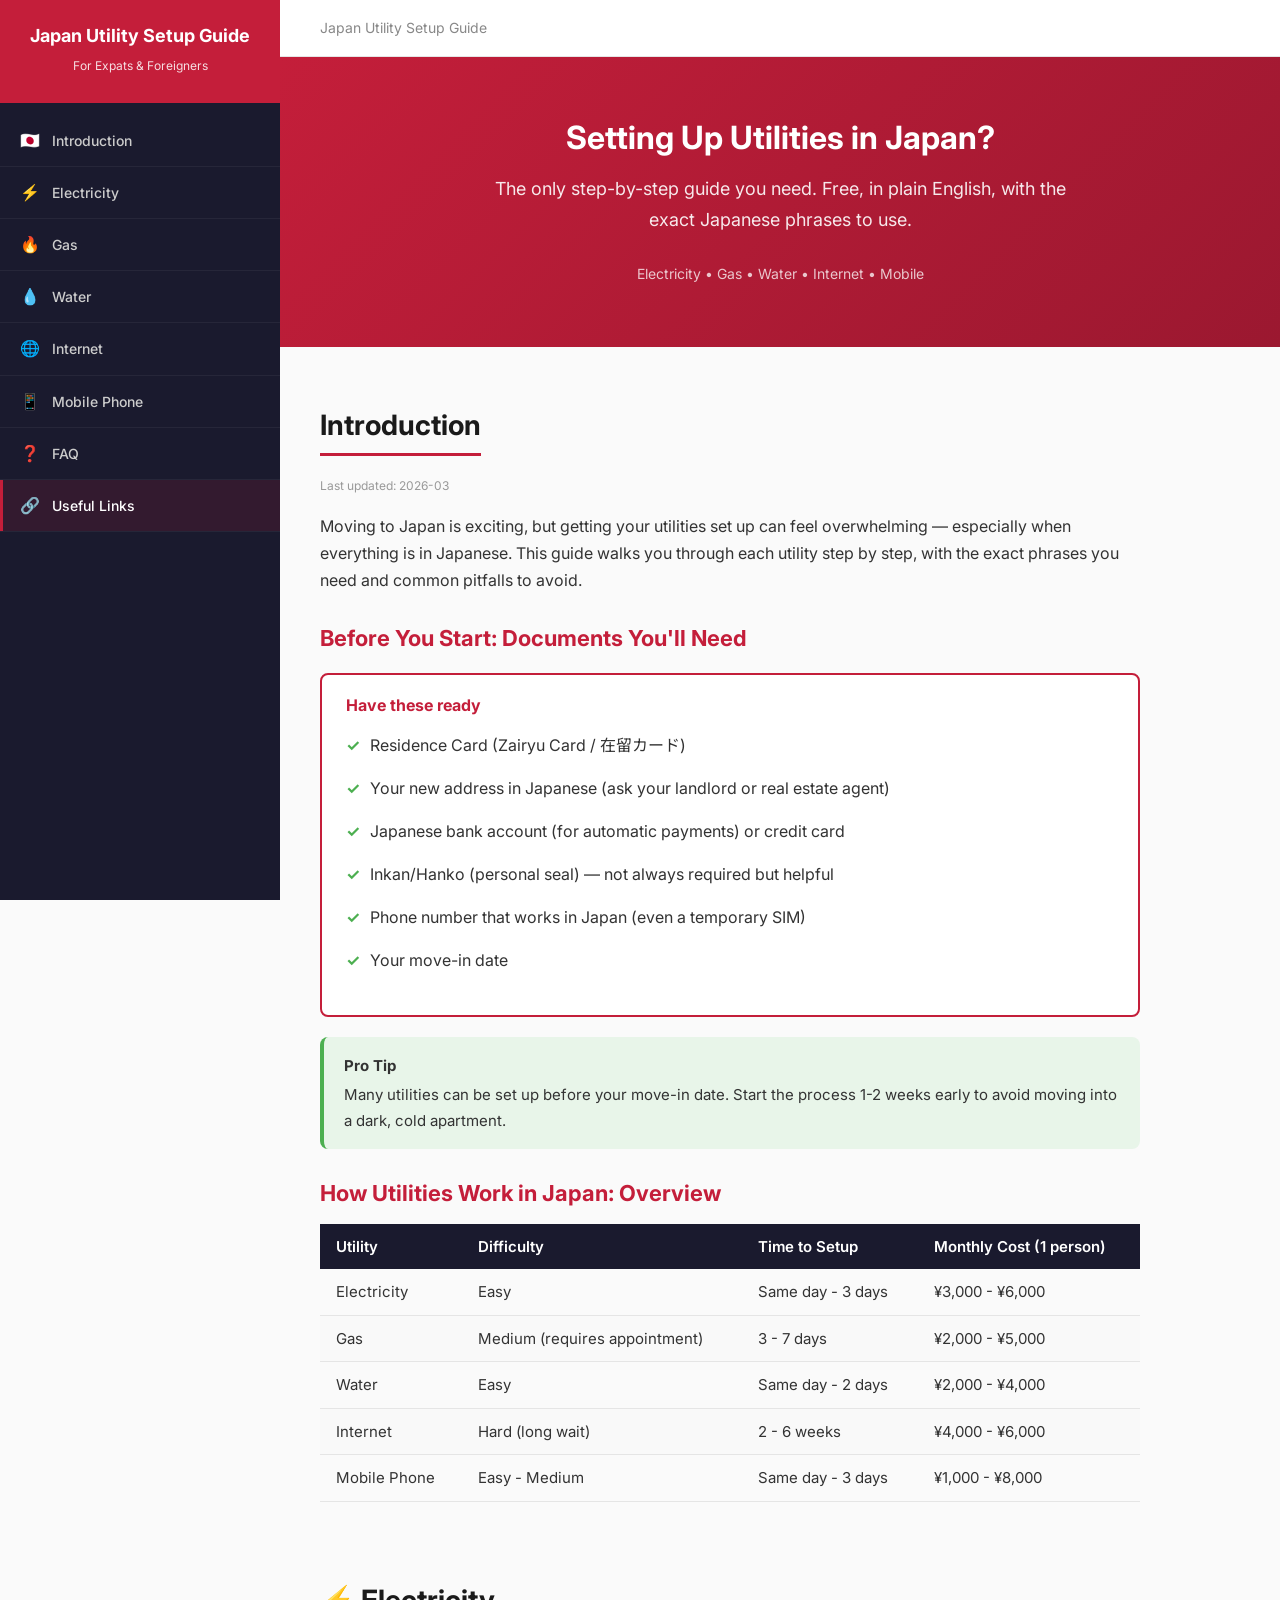
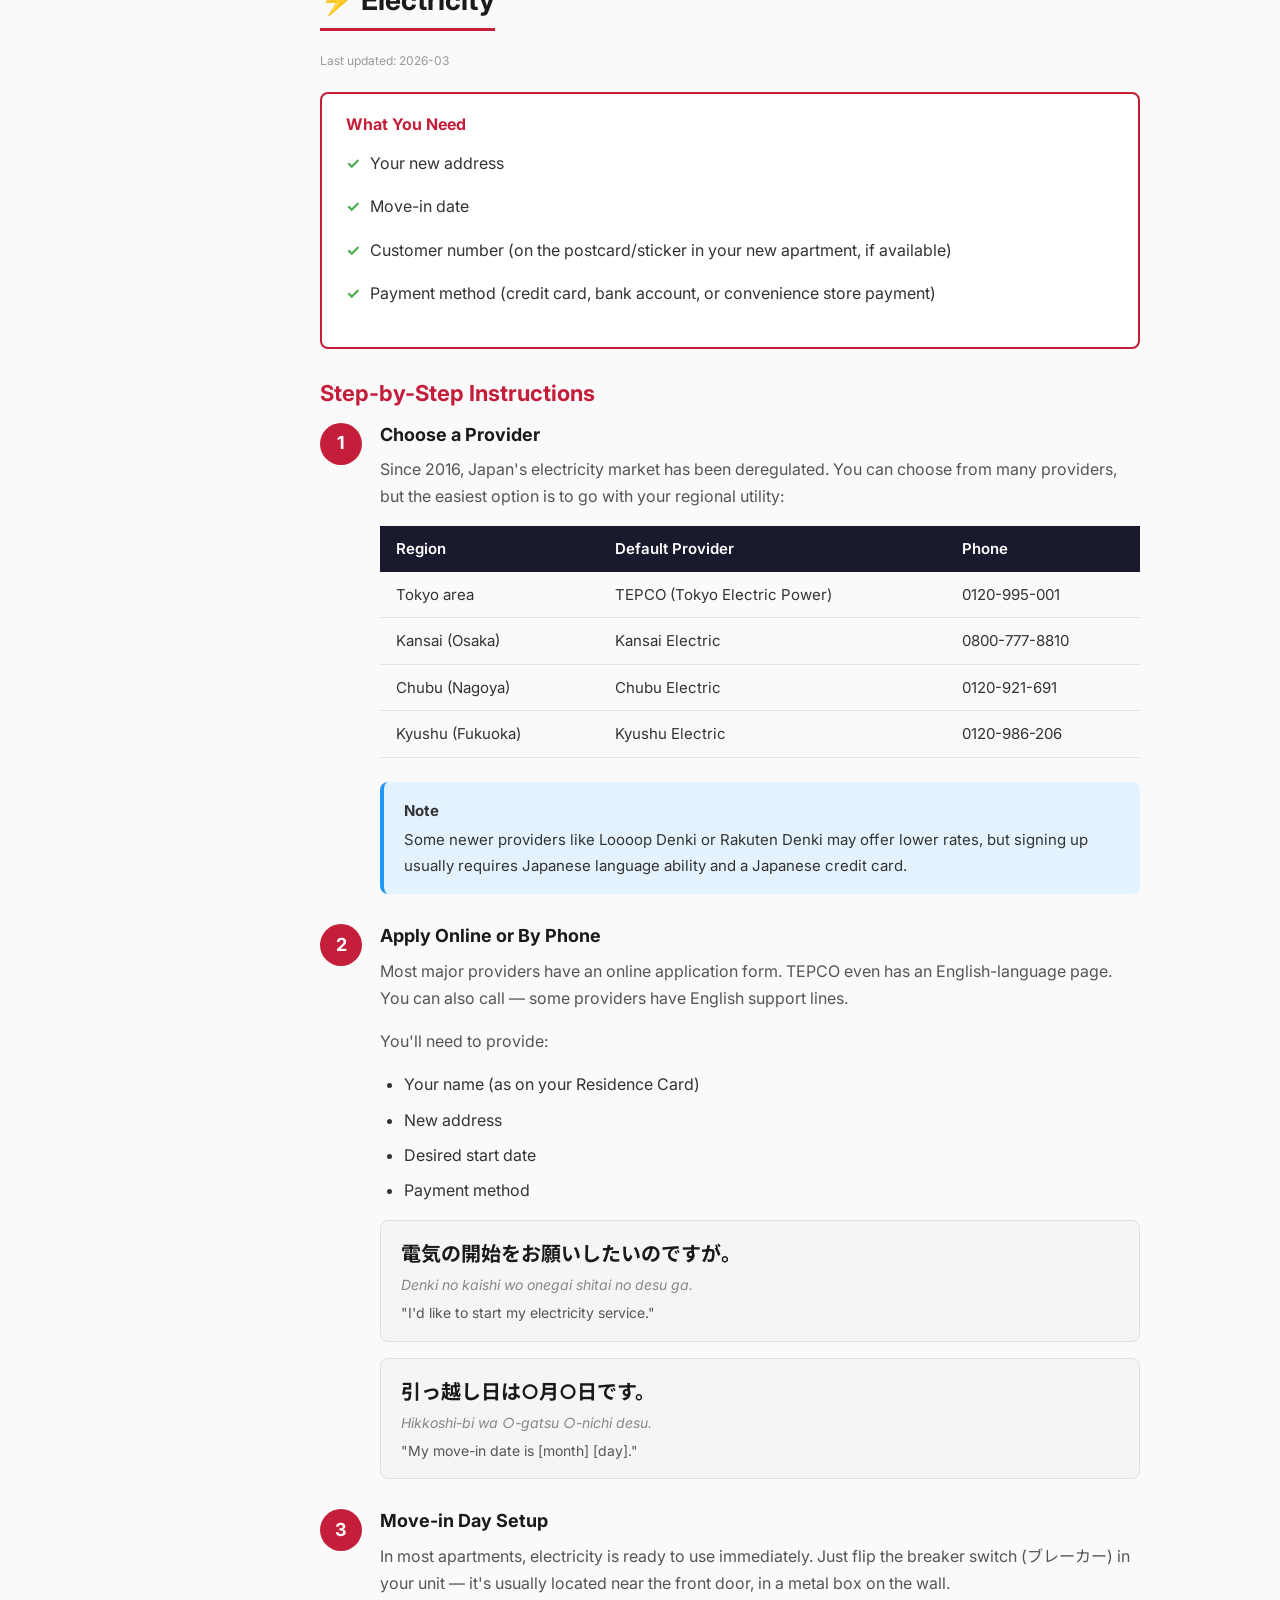
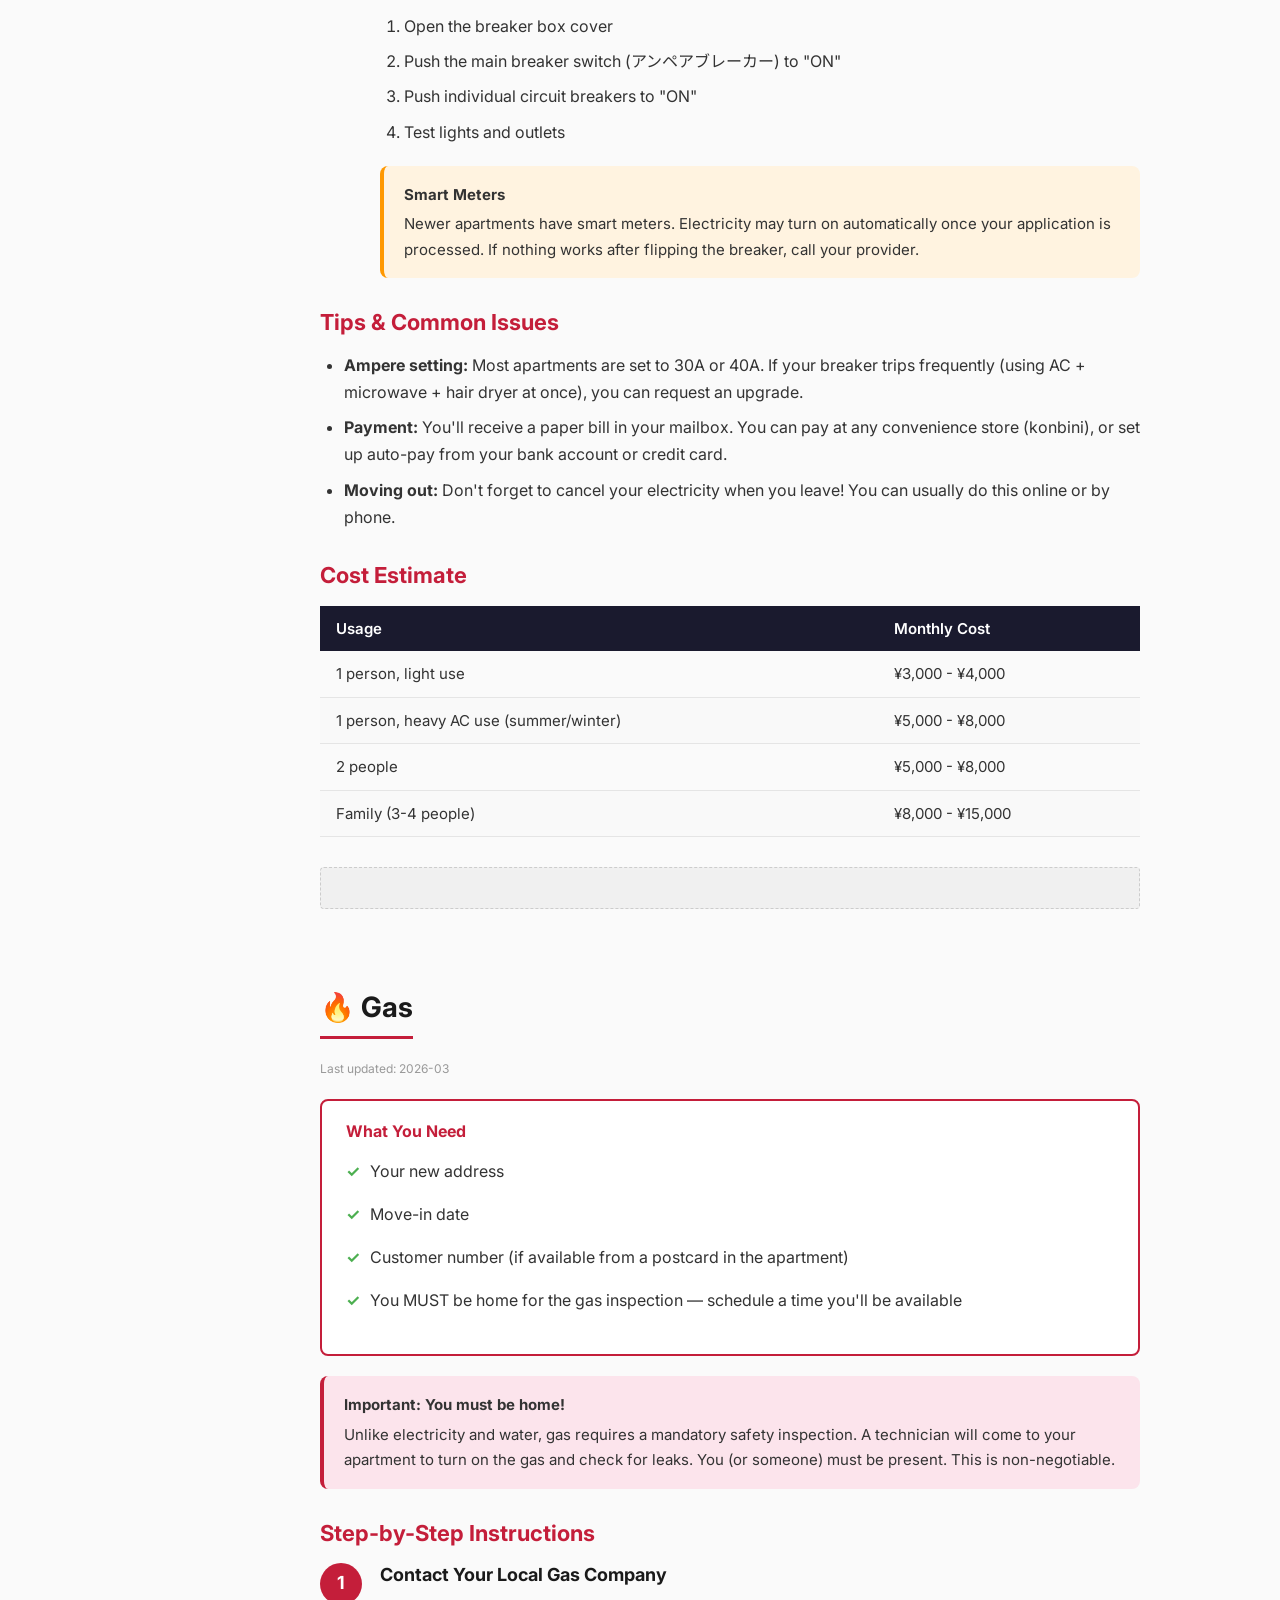
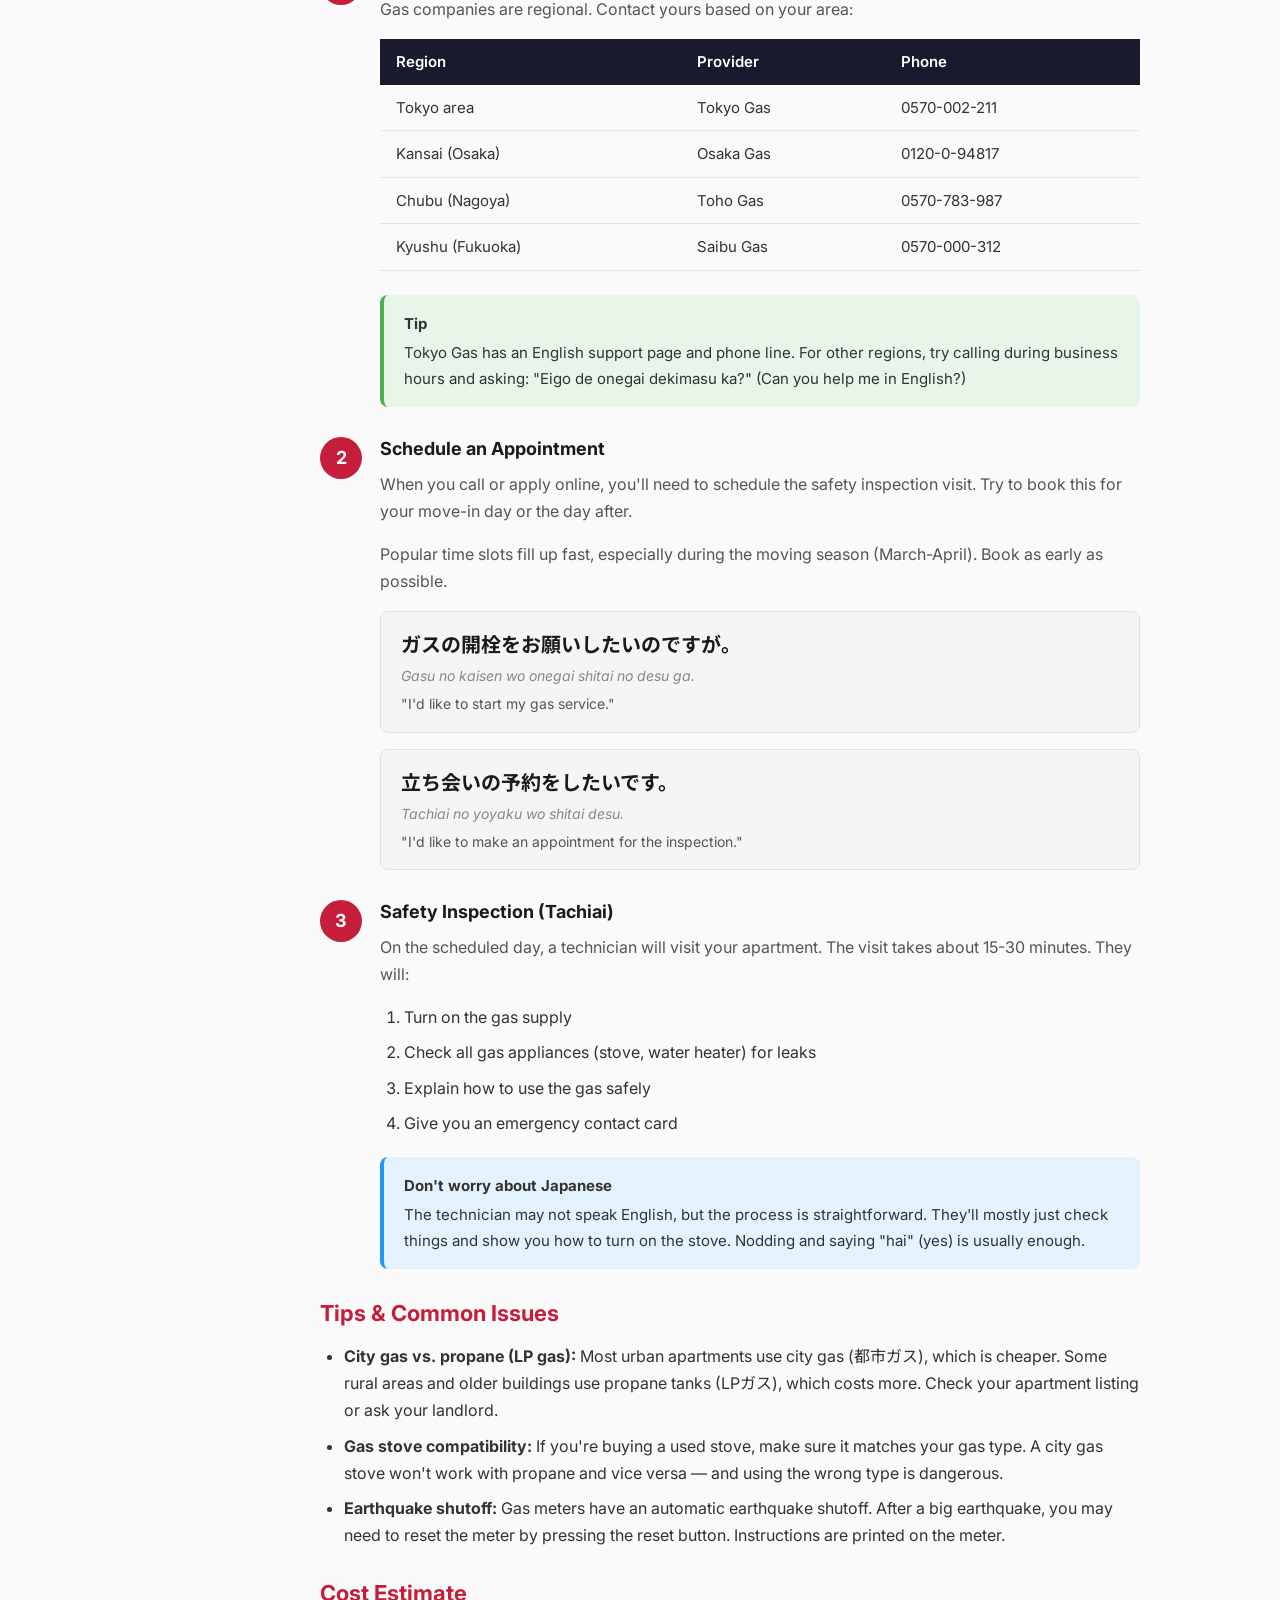
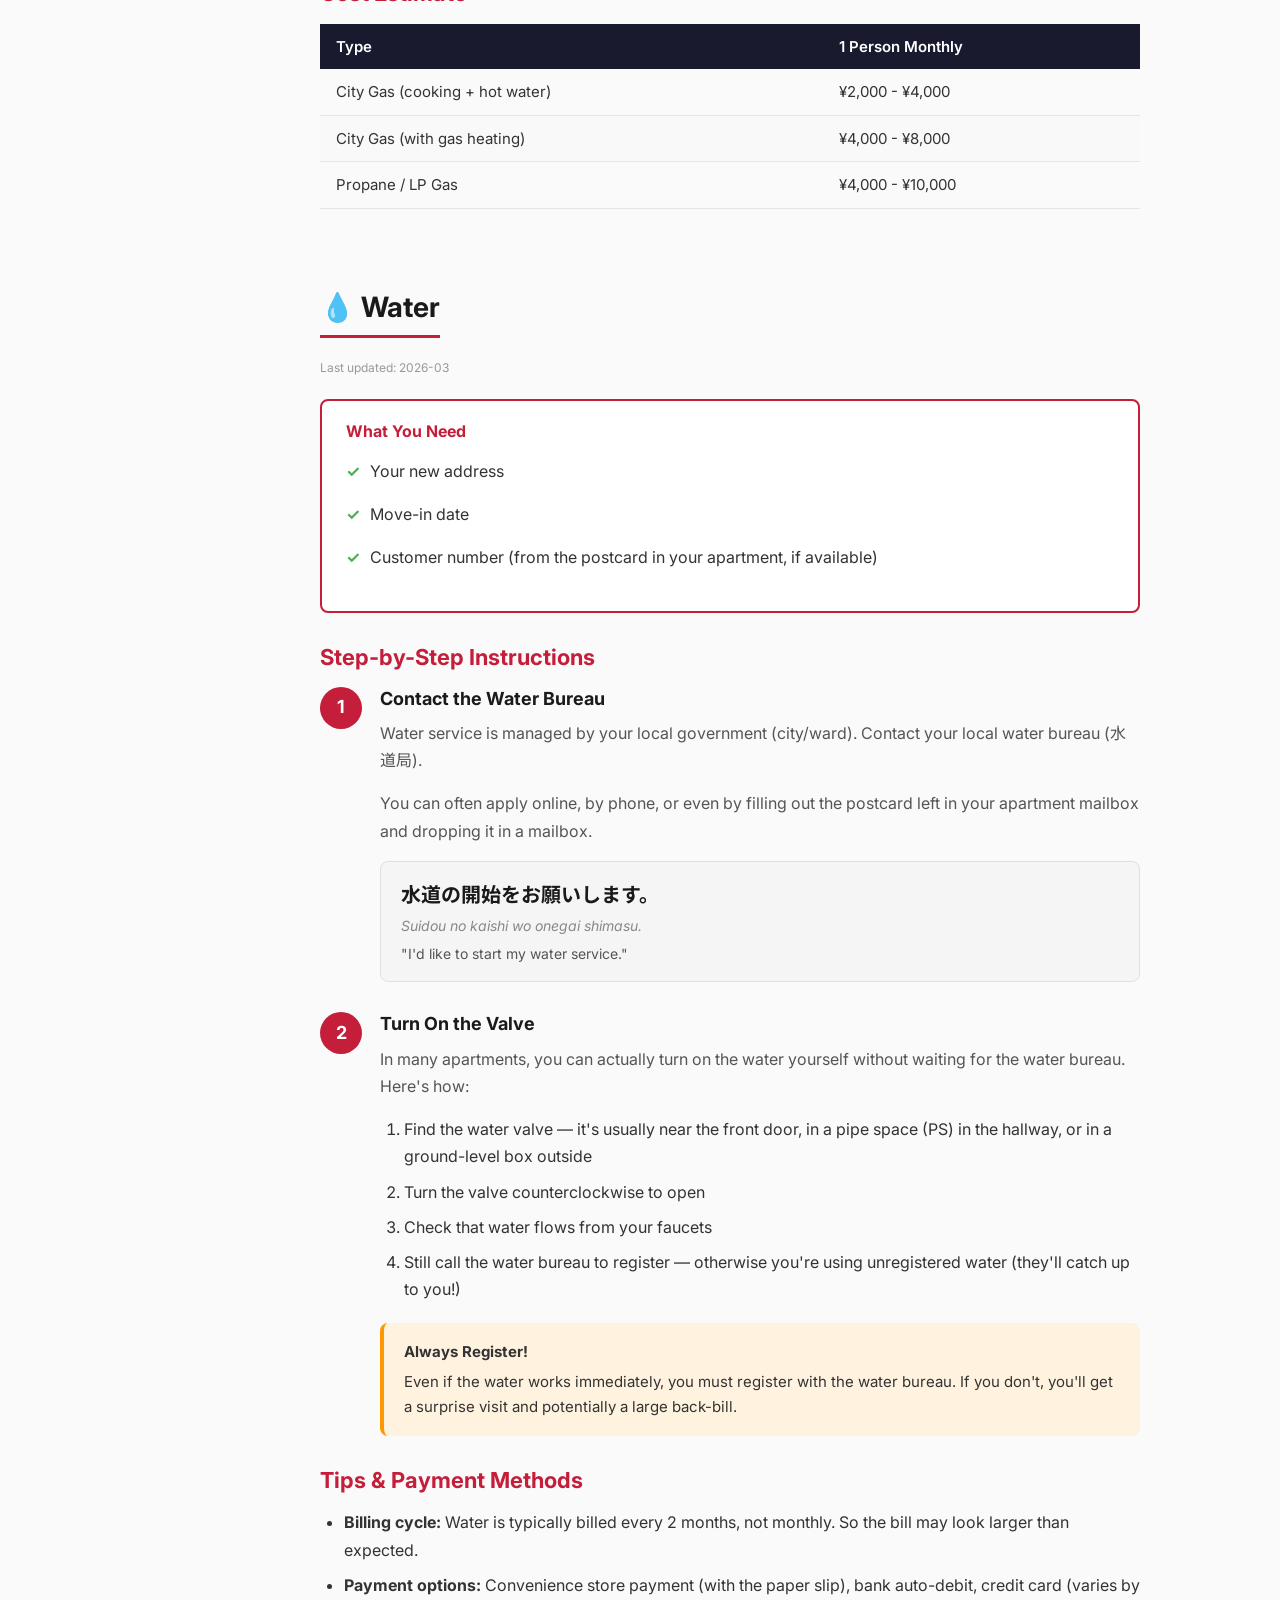
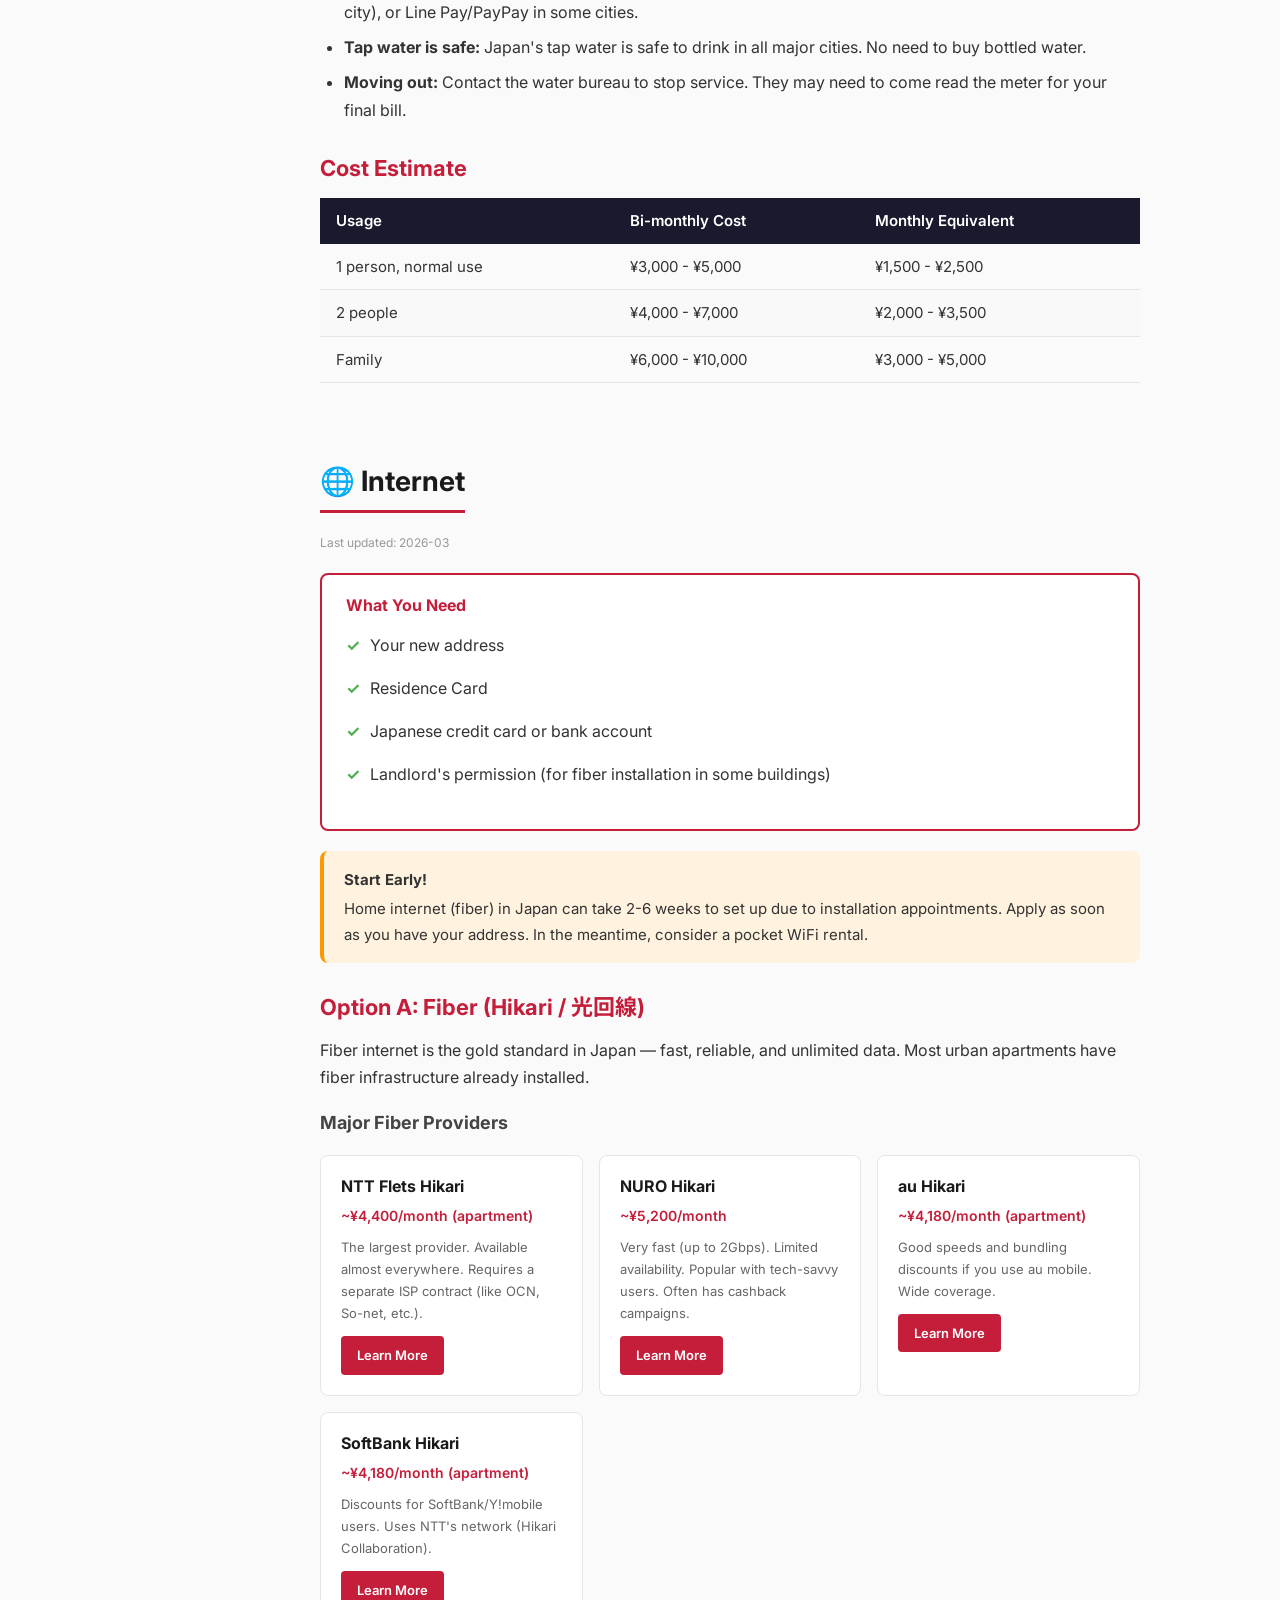
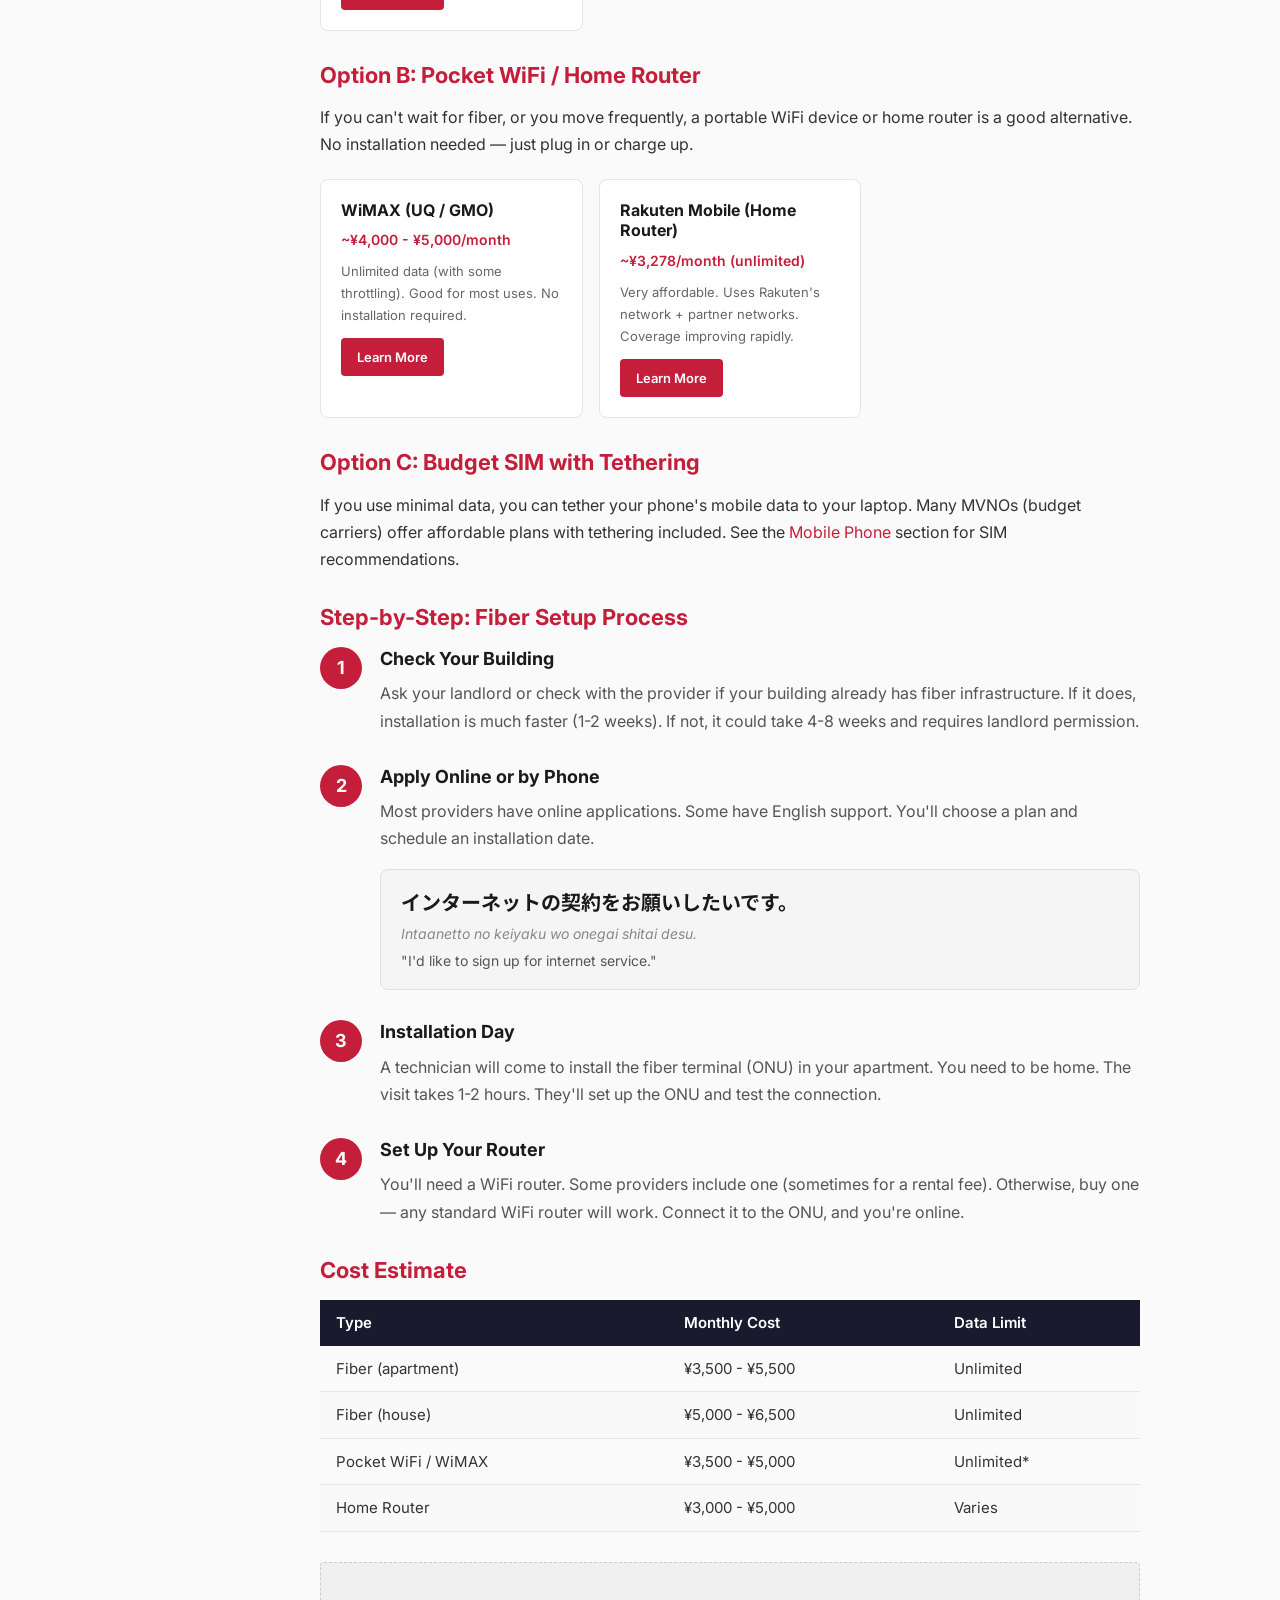
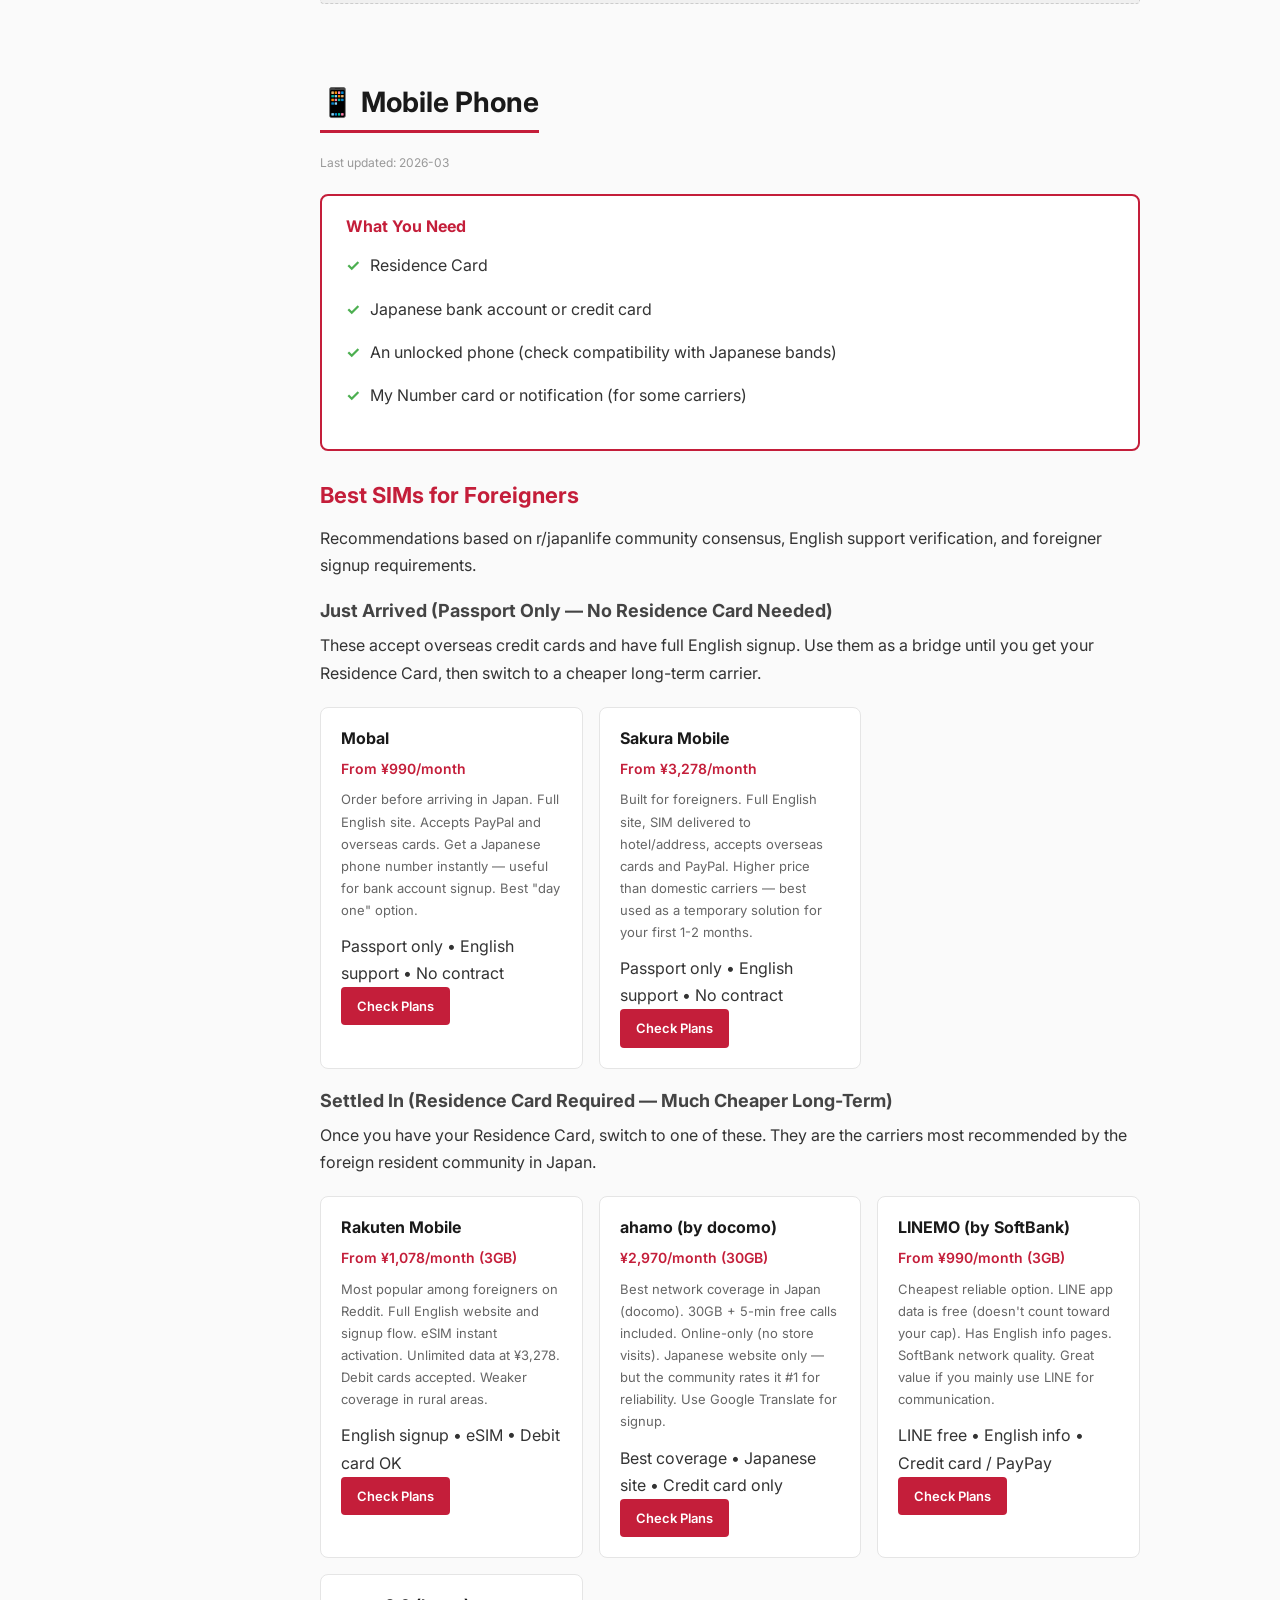
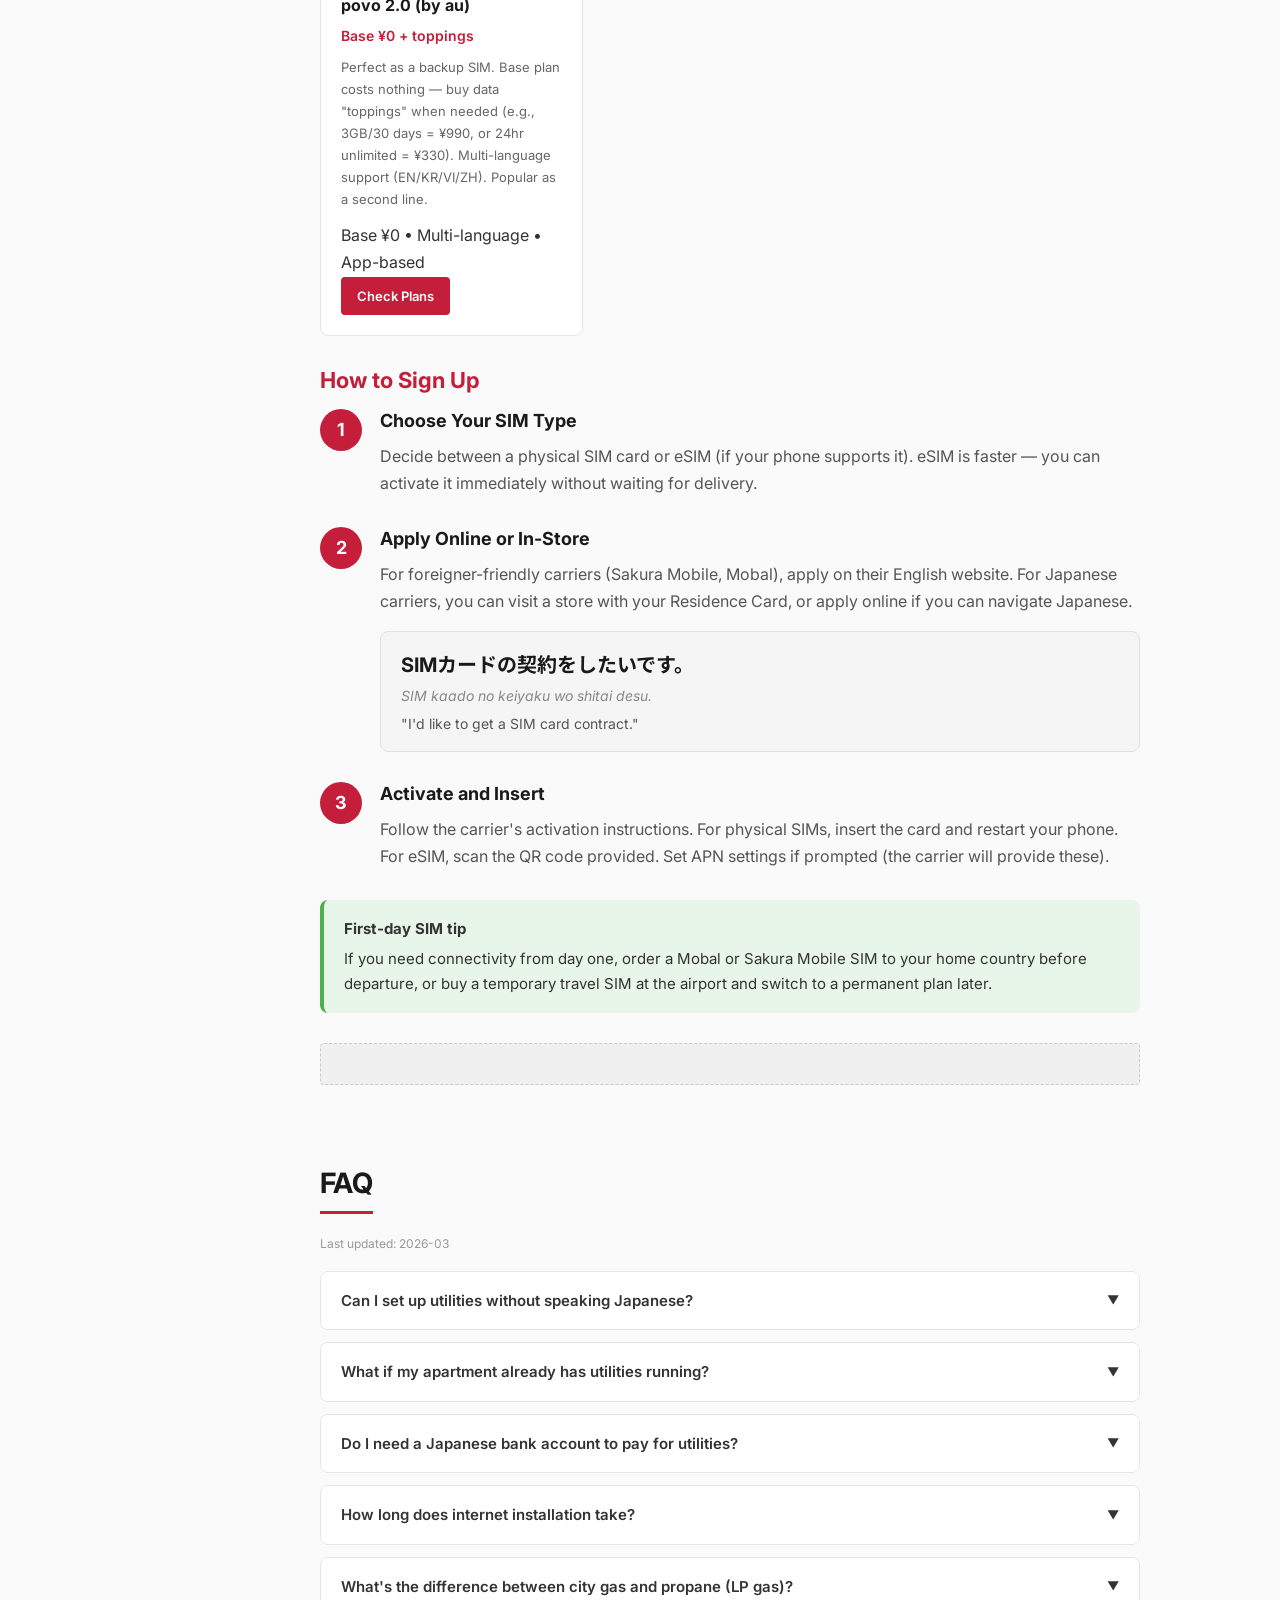
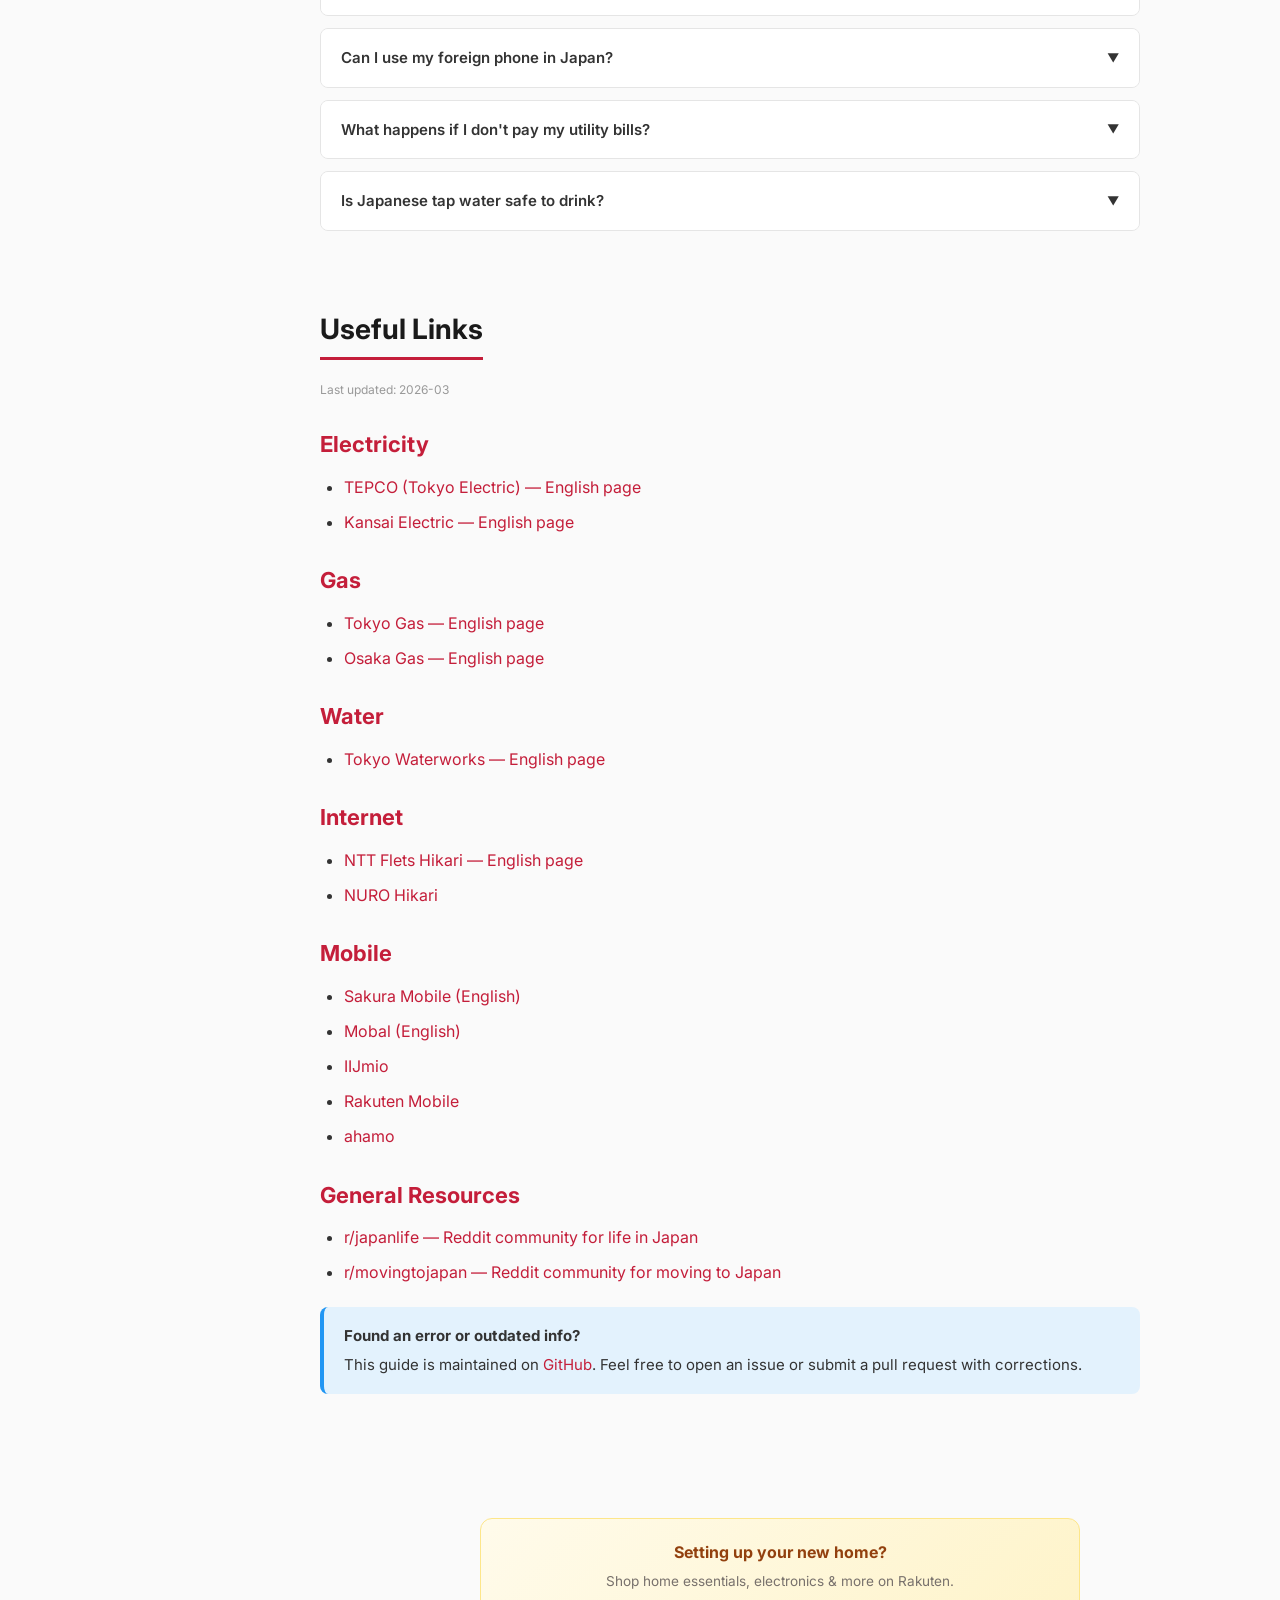
==== index.html @ 0736bf27 "Replace Ko-fi/Buy Me a Coffee links with Lemon Squeezy Co-Authored-By: Claude Opus 4.6 (1M context) " ====
<!DOCTYPE html>
<html lang="en">
<head>
<script type="text/javascript">
    (function(c,l,a,r,i,t,y){
        c[a]=c[a]||function(){(c[a].q=c[a].q||[]).push(arguments)};
        t=l.createElement(r);t.async=1;t.src="https://www.clarity.ms/tag/"+i;
        y=l.getElementsByTagName(r)[0];y.parentNode.insertBefore(t,y);
    })(window, document, "clarity", "script", "w4mr6qi83a");
</script>
<meta charset="UTF-8"><meta name="viewport" content="width=device-width, initial-scale=1.0"><meta name="impact-site-verification" value="9536cab7-fa07-456d-bf6c-87155bd594f2"><link rel="sitemap" type="application/xml" href="/japan-utility-setup/sitemap.xml"><title>Japan Utility Setup — Gas, Water & Internet</title><meta name="description" content="Free step-by-step guide to setting up electricity, gas, water, internet, and mobile phone in Japan. Written in plain English for expats and foreigners."><meta name="keywords" content="Japan utility setup, electricity Japan, gas Japan, water Japan, internet Japan, mobile phone Japan, expat Japan, foreigner Japan, TEPCO, Tokyo Gas, fiber internet Japan, SIM card Japan, moving to Japan, Japan living guide">
<link rel="canonical" href="https://humancronadmin.github.io/japan-utility-setup/"><meta property="og:title" content="Japan Utility Setup Guide"><meta property="og:description" content="The only guide you need to set up utilities in Japan. Free, step-by-step, in plain English."><meta property="og:type" content="website"><meta property="og:url" content="https://humancronadmin.github.io/japan-utility-setup/"><meta property="og:image" content="https://humancronadmin.github.io/japan-utility-setup/images/og-image.png"><meta name="twitter:card" content="summary_large_image"><meta name="twitter:title" content="Japan Utility Setup Guide"><meta name="twitter:description" content="Free step-by-step guide to setting up utilities in Japan.">
<link rel="icon" href="images/favicon.svg" type="image/svg+xml"><link rel="manifest" href="manifest.json"><meta name="theme-color" content="#C41E3A"><link rel="preconnect" href="https://fonts.googleapis.com"><link rel="preconnect" href="https://fonts.gstatic.com" crossorigin><link href="https://fonts.googleapis.com/css2?family=Inter:wght@400;500;600;700&family=Noto+Sans+JP:wght@400;700&display=swap" rel="stylesheet"><link rel="stylesheet" href="css/style.css">
<script type="application/ld+json">
{"@context": "https://schema.org","@type": "WebApplication","name": "Japan Utility Setup Guide","url": "https://humancronadmin.github.io/japan-utility-setup/","description": "Free step-by-step guide to setting up electricity, gas, water, internet, and mobile phone in Japan. Written in plain English for expats and foreigners.","applicationCategory": "LifestyleApplication","operatingSystem": "Any","offers": {"@type": "Offer","price": "0","priceCurrency": "USD"},"inLanguage": "en"}
</script>
<script async src="https://www.googletagmanager.com/gtag/js?id=G-H1N5PR9Y0H"></script>
<script>
window.dataLayer = window.dataLayer || [];function gtag(){dataLayer.push(arguments);}gtag('js', new Date());gtag('config', 'G-H1N5PR9Y0H');
</script>
</head>
<body>
<div class="sidebar-overlay"></div>
<nav class="sidebar">
<div class="sidebar-header"><h1>Japan Utility Setup Guide</h1><span class="tagline">For Expats & Foreigners</span></div><ul class="sidebar-nav"><li><a href="#introduction"><span class="nav-icon">&#127471;&#127477;</span> Introduction</a></li><li><a href="#electricity"><span class="nav-icon">&#9889;</span> Electricity</a></li><li><a href="#gas"><span class="nav-icon">&#128293;</span> Gas</a></li><li><a href="#water"><span class="nav-icon">&#128167;</span> Water</a></li><li><a href="#internet"><span class="nav-icon">&#127760;</span> Internet</a></li><li><a href="#mobile"><span class="nav-icon">&#128241;</span> Mobile Phone</a></li><li><a href="#faq"><span class="nav-icon">&#10067;</span> FAQ</a></li><li><a href="#useful-links"><span class="nav-icon">&#128279;</span> Useful Links</a></li>
</ul>
</nav>
<div class="main-content">
<header class="top-header">
<button class="mobile-menu-btn" aria-label="Open menu">&#9776;</button><span class="breadcrumb">Japan Utility Setup Guide</span>
</header>
<section class="hero">
<h2>Setting Up Utilities in Japan?</h2><p>The only step-by-step guide you need. Free, in plain English, with the exact Japanese phrases to use.</p><span class="cta-subtitle">Electricity &bull; Gas &bull; Water &bull; Internet &bull; Mobile</span>
</section>
<div class="content-area">
<section id="introduction" class="section">
<h2>Introduction</h2><p class="last-updated">Last updated: 2026-03</p><p>Moving to Japan is exciting, but getting your utilities set up can feel overwhelming — especially when everything is in Japanese. This guide walks you through each utility step by step, with the exact phrases you need and common pitfalls to avoid.</p><h3>Before You Start: Documents You'll Need</h3><div class="what-you-need"><h4>Have these ready</h4><ul><li>Residence Card (Zairyu Card / &#22312;&#30041;&#12459;&#12540;&#12489;)</li><li>Your new address in Japanese (ask your landlord or real estate agent)</li><li>Japanese bank account (for automatic payments) or credit card</li><li>Inkan/Hanko (personal seal) — not always required but helpful</li><li>Phone number that works in Japan (even a temporary SIM)</li>
<li>Your move-in date</li></ul></div><div class="info-box tip"><strong>Pro Tip</strong>Many utilities can be set up before your move-in date. Start the process 1-2 weeks early to avoid moving into a dark, cold apartment.</div><h3>How Utilities Work in Japan: Overview</h3><table class="cost-table"><thead><tr><th>Utility</th><th>Difficulty</th><th>Time to Setup</th><th>Monthly Cost (1 person)</th></tr></thead><tbody><tr><td>Electricity</td><td>Easy</td><td>Same day - 3 days</td><td>&yen;3,000 - &yen;6,000</td></tr><tr><td>Gas</td><td>Medium (requires appointment)</td><td>3 - 7 days</td><td>&yen;2,000 - &yen;5,000</td></tr><tr><td>Water</td><td>Easy</td><td>Same day - 2 days</td><td>&yen;2,000 - &yen;4,000</td></tr><tr><td>Internet</td><td>Hard (long wait)</td><td>2 - 6 weeks</td>
<td>&yen;4,000 - &yen;6,000</td></tr><tr><td>Mobile Phone</td><td>Easy - Medium</td><td>Same day - 3 days</td><td>&yen;1,000 - &yen;8,000</td></tr></tbody></table>
</section>
<section id="electricity" class="section">
<h2>&#9889; Electricity</h2><p class="last-updated">Last updated: 2026-03</p><div class="what-you-need"><h4>What You Need</h4><ul><li>Your new address</li><li>Move-in date</li><li>Customer number (on the postcard/sticker in your new apartment, if available)</li><li>Payment method (credit card, bank account, or convenience store payment)</li></ul></div><h3>Step-by-Step Instructions</h3><div class="step"><div class="step-number">1</div><h4>Choose a Provider</h4><p>Since 2016, Japan's electricity market has been deregulated. You can choose from many providers, but the easiest option is to go with your regional utility:</p><table class="cost-table"><thead><tr><th>Region</th><th>Default Provider</th><th>Phone</th></tr></thead><tbody>
<tr><td>Tokyo area</td><td>TEPCO (Tokyo Electric Power)</td><td>0120-995-001</td></tr><tr><td>Kansai (Osaka)</td><td>Kansai Electric</td><td>0800-777-8810</td></tr><tr><td>Chubu (Nagoya)</td><td>Chubu Electric</td><td>0120-921-691</td></tr><tr><td>Kyushu (Fukuoka)</td><td>Kyushu Electric</td><td>0120-986-206</td></tr></tbody></table><div class="info-box info"><strong>Note</strong>Some newer providers like Loooop Denki or Rakuten Denki may offer lower rates, but signing up usually requires Japanese language ability and a Japanese credit card.</div></div><div class="step"><div class="step-number">2</div><h4>Apply Online or By Phone</h4>
<p>Most major providers have an online application form. TEPCO even has an English-language page. You can also call — some providers have English support lines.</p><p>You'll need to provide:</p><ul><li>Your name (as on your Residence Card)</li><li>New address</li><li>Desired start date</li><li>Payment method</li></ul><div class="phrase-box"><div class="jp">&#38651;&#27671;&#12398;&#38283;&#22987;&#12434;&#12362;&#39000;&#12356;&#12375;&#12383;&#12356;&#12398;&#12391;&#12377;&#12364;&#12290;</div><div class="romanji">Denki no kaishi wo onegai shitai no desu ga.</div><div class="en">"I'd like to start my electricity service."</div></div><div class="phrase-box"><div class="jp">&#24341;&#12387;&#36234;&#12375;&#26085;&#12399;&#9675;&#26376;&#9675;&#26085;&#12391;&#12377;&#12290;</div>
<div class="romanji">Hikkoshi-bi wa ○-gatsu ○-nichi desu.</div><div class="en">"My move-in date is [month] [day]."</div></div></div><div class="step"><div class="step-number">3</div><h4>Move-in Day Setup</h4><p>In most apartments, electricity is ready to use immediately. Just flip the breaker switch (&#12502;&#12524;&#12540;&#12459;&#12540;) in your unit — it's usually located near the front door, in a metal box on the wall.</p><ol><li>Open the breaker box cover</li><li>Push the main breaker switch (&#12450;&#12531;&#12506;&#12450;&#12502;&#12524;&#12540;&#12459;&#12540;) to "ON"</li><li>Push individual circuit breakers to "ON"</li><li>Test lights and outlets</li></ol><div class="info-box warning"><strong>Smart Meters</strong>
Newer apartments have smart meters. Electricity may turn on automatically once your application is processed. If nothing works after flipping the breaker, call your provider.</div></div><h3>Tips &amp; Common Issues</h3><ul><li><strong>Ampere setting:</strong> Most apartments are set to 30A or 40A. If your breaker trips frequently (using AC + microwave + hair dryer at once), you can request an upgrade.</li><li><strong>Payment:</strong> You'll receive a paper bill in your mailbox. You can pay at any convenience store (konbini), or set up auto-pay from your bank account or credit card.</li><li><strong>Moving out:</strong> Don't forget to cancel your electricity when you leave! You can usually do this online or by phone.</li></ul><h3>Cost Estimate</h3><table class="cost-table"><thead>
<tr><th>Usage</th><th>Monthly Cost</th></tr></thead><tbody><tr><td>1 person, light use</td><td>&yen;3,000 - &yen;4,000</td></tr><tr><td>1 person, heavy AC use (summer/winter)</td><td>&yen;5,000 - &yen;8,000</td></tr><tr><td>2 people</td><td>&yen;5,000 - &yen;8,000</td></tr><tr><td>Family (3-4 people)</td><td>&yen;8,000 - &yen;15,000</td></tr></tbody></table><div class="ad-slot"></div>
</section>
<section id="gas" class="section">
<h2>&#128293; Gas</h2><p class="last-updated">Last updated: 2026-03</p><div class="what-you-need"><h4>What You Need</h4><ul><li>Your new address</li><li>Move-in date</li><li>Customer number (if available from a postcard in the apartment)</li><li>You MUST be home for the gas inspection — schedule a time you'll be available</li></ul></div><div class="info-box important"><strong>Important: You must be home!</strong>Unlike electricity and water, gas requires a mandatory safety inspection. A technician will come to your apartment to turn on the gas and check for leaks. You (or someone) must be present. This is non-negotiable.</div><h3>Step-by-Step Instructions</h3><div class="step"><div class="step-number">1</div><h4>Contact Your Local Gas Company</h4>
<p>Gas companies are regional. Contact yours based on your area:</p><table class="cost-table"><thead><tr><th>Region</th><th>Provider</th><th>Phone</th></tr></thead><tbody><tr><td>Tokyo area</td><td>Tokyo Gas</td><td>0570-002-211</td></tr><tr><td>Kansai (Osaka)</td><td>Osaka Gas</td><td>0120-0-94817</td></tr><tr><td>Chubu (Nagoya)</td><td>Toho Gas</td><td>0570-783-987</td></tr><tr><td>Kyushu (Fukuoka)</td><td>Saibu Gas</td><td>0570-000-312</td></tr></tbody></table><div class="info-box tip"><strong>Tip</strong>Tokyo Gas has an English support page and phone line. For other regions, try calling during business hours and asking: "Eigo de onegai dekimasu ka?" (Can you help me in English?)</div></div><div class="step"><div class="step-number">2</div><h4>Schedule an Appointment</h4>
<p>When you call or apply online, you'll need to schedule the safety inspection visit. Try to book this for your move-in day or the day after.</p><p>Popular time slots fill up fast, especially during the moving season (March-April). Book as early as possible.</p><div class="phrase-box"><div class="jp">&#12460;&#12473;&#12398;&#38283;&#26643;&#12434;&#12362;&#39000;&#12356;&#12375;&#12383;&#12356;&#12398;&#12391;&#12377;&#12364;&#12290;</div><div class="romanji">Gasu no kaisen wo onegai shitai no desu ga.</div><div class="en">"I'd like to start my gas service."</div></div><div class="phrase-box"><div class="jp">&#31435;&#12385;&#20250;&#12356;&#12398;&#20104;&#32004;&#12434;&#12375;&#12383;&#12356;&#12391;&#12377;&#12290;</div><div class="romanji">Tachiai no yoyaku wo shitai desu.</div>
<div class="en">"I'd like to make an appointment for the inspection."</div></div></div><div class="step"><div class="step-number">3</div><h4>Safety Inspection (Tachiai)</h4><p>On the scheduled day, a technician will visit your apartment. The visit takes about 15-30 minutes. They will:</p><ol><li>Turn on the gas supply</li><li>Check all gas appliances (stove, water heater) for leaks</li><li>Explain how to use the gas safely</li><li>Give you an emergency contact card</li></ol><div class="info-box info"><strong>Don't worry about Japanese</strong>The technician may not speak English, but the process is straightforward. They'll mostly just check things and show you how to turn on the stove. Nodding and saying "hai" (yes) is usually enough.</div></div><h3>Tips &amp; Common Issues</h3><ul>
<li><strong>City gas vs. propane (LP gas):</strong> Most urban apartments use city gas (&#37117;&#24066;&#12460;&#12473;), which is cheaper. Some rural areas and older buildings use propane tanks (LP&#12460;&#12473;), which costs more. Check your apartment listing or ask your landlord.</li><li><strong>Gas stove compatibility:</strong> If you're buying a used stove, make sure it matches your gas type. A city gas stove won't work with propane and vice versa — and using the wrong type is dangerous.</li><li><strong>Earthquake shutoff:</strong> Gas meters have an automatic earthquake shutoff. After a big earthquake, you may need to reset the meter by pressing the reset button. Instructions are printed on the meter.</li></ul><h3>Cost Estimate</h3><table class="cost-table"><thead>
<tr><th>Type</th><th>1 Person Monthly</th></tr></thead><tbody><tr><td>City Gas (cooking + hot water)</td><td>&yen;2,000 - &yen;4,000</td></tr><tr><td>City Gas (with gas heating)</td><td>&yen;4,000 - &yen;8,000</td></tr><tr><td>Propane / LP Gas</td><td>&yen;4,000 - &yen;10,000</td></tr></tbody></table>
</section>
<section id="water" class="section">
<h2>&#128167; Water</h2><p class="last-updated">Last updated: 2026-03</p><div class="what-you-need"><h4>What You Need</h4><ul><li>Your new address</li><li>Move-in date</li><li>Customer number (from the postcard in your apartment, if available)</li></ul></div><h3>Step-by-Step Instructions</h3><div class="step"><div class="step-number">1</div><h4>Contact the Water Bureau</h4><p>Water service is managed by your local government (city/ward). Contact your local water bureau (&#27700;&#36947;&#23616;).</p><p>You can often apply online, by phone, or even by filling out the postcard left in your apartment mailbox and dropping it in a mailbox.</p><div class="phrase-box"><div class="jp">&#27700;&#36947;&#12398;&#38283;&#22987;&#12434;&#12362;&#39000;&#12356;&#12375;&#12414;&#12377;&#12290;</div>
<div class="romanji">Suidou no kaishi wo onegai shimasu.</div><div class="en">"I'd like to start my water service."</div></div></div><div class="step"><div class="step-number">2</div><h4>Turn On the Valve</h4><p>In many apartments, you can actually turn on the water yourself without waiting for the water bureau. Here's how:</p><ol><li>Find the water valve — it's usually near the front door, in a pipe space (PS) in the hallway, or in a ground-level box outside</li><li>Turn the valve counterclockwise to open</li><li>Check that water flows from your faucets</li><li>Still call the water bureau to register — otherwise you're using unregistered water (they'll catch up to you!)</li></ol><div class="info-box warning"><strong>Always Register!</strong>
Even if the water works immediately, you must register with the water bureau. If you don't, you'll get a surprise visit and potentially a large back-bill.</div></div><h3>Tips &amp; Payment Methods</h3><ul><li><strong>Billing cycle:</strong> Water is typically billed every 2 months, not monthly. So the bill may look larger than expected.</li><li><strong>Payment options:</strong> Convenience store payment (with the paper slip), bank auto-debit, credit card (varies by city), or Line Pay/PayPay in some cities.</li><li><strong>Tap water is safe:</strong> Japan's tap water is safe to drink in all major cities. No need to buy bottled water.</li><li><strong>Moving out:</strong> Contact the water bureau to stop service. They may need to come read the meter for your final bill.</li></ul>
<h3>Cost Estimate</h3><table class="cost-table"><thead><tr><th>Usage</th><th>Bi-monthly Cost</th><th>Monthly Equivalent</th></tr></thead><tbody><tr><td>1 person, normal use</td><td>&yen;3,000 - &yen;5,000</td><td>&yen;1,500 - &yen;2,500</td></tr><tr><td>2 people</td><td>&yen;4,000 - &yen;7,000</td><td>&yen;2,000 - &yen;3,500</td></tr><tr><td>Family</td><td>&yen;6,000 - &yen;10,000</td><td>&yen;3,000 - &yen;5,000</td></tr></tbody></table>
</section>
<section id="internet" class="section">
<h2>&#127760; Internet</h2><p class="last-updated">Last updated: 2026-03</p><div class="what-you-need"><h4>What You Need</h4><ul><li>Your new address</li><li>Residence Card</li><li>Japanese credit card or bank account</li><li>Landlord's permission (for fiber installation in some buildings)</li></ul></div><div class="info-box warning"><strong>Start Early!</strong>Home internet (fiber) in Japan can take 2-6 weeks to set up due to installation appointments. Apply as soon as you have your address. In the meantime, consider a pocket WiFi rental.</div><h3>Option A: Fiber (Hikari / &#20809;&#22238;&#32218;)</h3><p>Fiber internet is the gold standard in Japan — fast, reliable, and unlimited data. Most urban apartments have fiber infrastructure already installed.</p><h4>Major Fiber Providers</h4>
<div class="provider-cards"><div class="provider-card"><h5>NTT Flets Hikari</h5><div class="price">~&yen;4,400/month (apartment)</div><p>The largest provider. Available almost everywhere. Requires a separate ISP contract (like OCN, So-net, etc.).</p><a href="#" class="btn-affiliate">Learn More</a></div><div class="provider-card"><h5>NURO Hikari</h5><div class="price">~&yen;5,200/month</div><p>Very fast (up to 2Gbps). Limited availability. Popular with tech-savvy users. Often has cashback campaigns.</p><a href="#" class="btn-affiliate">Learn More</a></div><div class="provider-card"><h5>au Hikari</h5><div class="price">~&yen;4,180/month (apartment)</div><p>Good speeds and bundling discounts if you use au mobile. Wide coverage.</p><a href="#" class="btn-affiliate">Learn More</a></div>
<div class="provider-card"><h5>SoftBank Hikari</h5><div class="price">~&yen;4,180/month (apartment)</div><p>Discounts for SoftBank/Y!mobile users. Uses NTT's network (Hikari Collaboration).</p><a href="#" class="btn-affiliate">Learn More</a></div></div><h3>Option B: Pocket WiFi / Home Router</h3><p>If you can't wait for fiber, or you move frequently, a portable WiFi device or home router is a good alternative. No installation needed — just plug in or charge up.</p><div class="provider-cards"><div class="provider-card"><h5>WiMAX (UQ / GMO)</h5><div class="price">~&yen;4,000 - &yen;5,000/month</div><p>Unlimited data (with some throttling). Good for most uses. No installation required.</p><a href="#" class="btn-affiliate">Learn More</a></div><div class="provider-card">
<h5>Rakuten Mobile (Home Router)</h5><div class="price">~&yen;3,278/month (unlimited)</div><p>Very affordable. Uses Rakuten's network + partner networks. Coverage improving rapidly.</p><a href="#" class="btn-affiliate">Learn More</a></div></div><h3>Option C: Budget SIM with Tethering</h3><p>If you use minimal data, you can tether your phone's mobile data to your laptop. Many MVNOs (budget carriers) offer affordable plans with tethering included. See the <a href="#mobile">Mobile Phone</a> section for SIM recommendations.</p><h3>Step-by-Step: Fiber Setup Process</h3><div class="step"><div class="step-number">1</div><h4>Check Your Building</h4>
<p>Ask your landlord or check with the provider if your building already has fiber infrastructure. If it does, installation is much faster (1-2 weeks). If not, it could take 4-8 weeks and requires landlord permission.</p></div><div class="step"><div class="step-number">2</div><h4>Apply Online or by Phone</h4><p>Most providers have online applications. Some have English support. You'll choose a plan and schedule an installation date.</p><div class="phrase-box"><div class="jp">&#12452;&#12531;&#12479;&#12540;&#12493;&#12483;&#12488;&#12398;&#22865;&#32004;&#12434;&#12362;&#39000;&#12356;&#12375;&#12383;&#12356;&#12391;&#12377;&#12290;</div><div class="romanji">Intaanetto no keiyaku wo onegai shitai desu.</div><div class="en">"I'd like to sign up for internet service."</div></div></div>
<div class="step"><div class="step-number">3</div><h4>Installation Day</h4><p>A technician will come to install the fiber terminal (ONU) in your apartment. You need to be home. The visit takes 1-2 hours. They'll set up the ONU and test the connection.</p></div><div class="step"><div class="step-number">4</div><h4>Set Up Your Router</h4><p>You'll need a WiFi router. Some providers include one (sometimes for a rental fee). Otherwise, buy one — any standard WiFi router will work. Connect it to the ONU, and you're online.</p></div><h3>Cost Estimate</h3><table class="cost-table"><thead><tr><th>Type</th><th>Monthly Cost</th><th>Data Limit</th></tr></thead><tbody><tr><td>Fiber (apartment)</td><td>&yen;3,500 - &yen;5,500</td><td>Unlimited</td></tr>
<tr><td>Fiber (house)</td><td>&yen;5,000 - &yen;6,500</td><td>Unlimited</td></tr><tr><td>Pocket WiFi / WiMAX</td><td>&yen;3,500 - &yen;5,000</td><td>Unlimited*</td></tr><tr><td>Home Router</td><td>&yen;3,000 - &yen;5,000</td><td>Varies</td></tr></tbody></table><div class="ad-slot"></div>
</section>
<section id="mobile" class="section">
<h2>&#128241; Mobile Phone</h2><p class="last-updated">Last updated: 2026-03</p><div class="what-you-need"><h4>What You Need</h4><ul><li>Residence Card</li><li>Japanese bank account or credit card</li><li>An unlocked phone (check compatibility with Japanese bands)</li><li>My Number card or notification (for some carriers)</li></ul></div><h3>Best SIMs for Foreigners</h3><p>Recommendations based on r/japanlife community consensus, English support verification, and foreigner signup requirements.</p><h4>Just Arrived (Passport Only &mdash; No Residence Card Needed)</h4><p>These accept overseas credit cards and have full English signup. Use them as a bridge until you get your Residence Card, then switch to a cheaper long-term carrier.</p><div class="provider-cards"><div class="provider-card">
<h5>Mobal</h5><div class="price">From &yen;990/month</div><p>Order before arriving in Japan. Full English site. Accepts PayPal and overseas cards. Get a Japanese phone number instantly &mdash; useful for bank account signup. Best "day one" option.</p><div class="provider-note">Passport only &bull; English support &bull; No contract</div><a href="https://www.mobal.com/japan-sim-card/" target="_blank" rel="noopener" class="btn-affiliate">Check Plans</a></div><div class="provider-card"><h5>Sakura Mobile</h5><div class="price">From &yen;3,278/month</div><p>Built for foreigners. Full English site, SIM delivered to hotel/address, accepts overseas cards and PayPal. Higher price than domestic carriers &mdash; best used as a temporary solution for your first 1-2 months.</p>
<div class="provider-note">Passport only &bull; English support &bull; No contract</div><a href="https://www.sakuramobile.jp/" target="_blank" rel="noopener" class="btn-affiliate">Check Plans</a></div></div><h4>Settled In (Residence Card Required &mdash; Much Cheaper Long-Term)</h4><p>Once you have your Residence Card, switch to one of these. They are the carriers most recommended by the foreign resident community in Japan.</p><div class="provider-cards"><div class="provider-card"><h5>Rakuten Mobile</h5><div class="price">From &yen;1,078/month (3GB)</div><p>Most popular among foreigners on Reddit. Full English website and signup flow. eSIM instant activation. Unlimited data at &yen;3,278. Debit cards accepted. Weaker coverage in rural areas.</p>
<div class="provider-note">English signup &bull; eSIM &bull; Debit card OK</div><a href="https://network.mobile.rakuten.co.jp/" target="_blank" rel="noopener" class="btn-affiliate">Check Plans</a></div><div class="provider-card"><h5>ahamo (by docomo)</h5><div class="price">&yen;2,970/month (30GB)</div><p>Best network coverage in Japan (docomo). 30GB + 5-min free calls included. Online-only (no store visits). Japanese website only &mdash; but the community rates it #1 for reliability. Use Google Translate for signup.</p><div class="provider-note">Best coverage &bull; Japanese site &bull; Credit card only</div><a href="https://ahamo.com/" target="_blank" rel="noopener" class="btn-affiliate">Check Plans</a></div><div class="provider-card"><h5>LINEMO (by SoftBank)</h5>
<div class="price">From &yen;990/month (3GB)</div><p>Cheapest reliable option. LINE app data is free (doesn't count toward your cap). Has English info pages. SoftBank network quality. Great value if you mainly use LINE for communication.</p><div class="provider-note">LINE free &bull; English info &bull; Credit card / PayPay</div><a href="https://www.linemo.jp/" target="_blank" rel="noopener" class="btn-affiliate">Check Plans</a></div><div class="provider-card"><h5>povo 2.0 (by au)</h5><div class="price">Base &yen;0 + toppings</div><p>Perfect as a backup SIM. Base plan costs nothing &mdash; buy data "toppings" when needed (e.g., 3GB/30 days = &yen;990, or 24hr unlimited = &yen;330). Multi-language support (EN/KR/VI/ZH). Popular as a second line.</p>
<div class="provider-note">Base &yen;0 &bull; Multi-language &bull; App-based</div><a href="https://povo.jp/" target="_blank" rel="noopener" class="btn-affiliate">Check Plans</a></div></div><h3>How to Sign Up</h3><div class="step"><div class="step-number">1</div><h4>Choose Your SIM Type</h4><p>Decide between a physical SIM card or eSIM (if your phone supports it). eSIM is faster — you can activate it immediately without waiting for delivery.</p></div><div class="step"><div class="step-number">2</div><h4>Apply Online or In-Store</h4><p>For foreigner-friendly carriers (Sakura Mobile, Mobal), apply on their English website. For Japanese carriers, you can visit a store with your Residence Card, or apply online if you can navigate Japanese.</p><div class="phrase-box">
<div class="jp">SIM&#12459;&#12540;&#12489;&#12398;&#22865;&#32004;&#12434;&#12375;&#12383;&#12356;&#12391;&#12377;&#12290;</div><div class="romanji">SIM kaado no keiyaku wo shitai desu.</div><div class="en">"I'd like to get a SIM card contract."</div></div></div><div class="step"><div class="step-number">3</div><h4>Activate and Insert</h4><p>Follow the carrier's activation instructions. For physical SIMs, insert the card and restart your phone. For eSIM, scan the QR code provided. Set APN settings if prompted (the carrier will provide these).</p></div><div class="info-box tip"><strong>First-day SIM tip</strong>
If you need connectivity from day one, order a Mobal or Sakura Mobile SIM to your home country before departure, or buy a temporary travel SIM at the airport and switch to a permanent plan later.</div><div class="ad-slot"></div>
</section>
<section id="faq" class="section">
<h2>FAQ</h2><p class="last-updated">Last updated: 2026-03</p><div class="faq-item"><div class="faq-question"><span>Can I set up utilities without speaking Japanese?</span><span class="arrow">&#9660;</span></div><div class="faq-answer"><p>Yes! Major providers like TEPCO (electricity) and Tokyo Gas have some English support. For others, you can use the Japanese phrases in this guide, bring a Japanese-speaking friend, or use a translation app on your phone during the call. Many things can be done online as well.</p></div></div><div class="faq-item"><div class="faq-question"><span>What if my apartment already has utilities running?</span><span class="arrow">&#9660;</span></div><div class="faq-answer">
<p>Sometimes the previous tenant's service is still active. You still need to register the utilities under your name. Electricity and water may work immediately, but you must register. Gas always requires a new inspection.</p></div></div><div class="faq-item"><div class="faq-question"><span>Do I need a Japanese bank account to pay for utilities?</span><span class="arrow">&#9660;</span></div><div class="faq-answer"><p>Not necessarily for the first few months. You can pay bills at any convenience store (7-Eleven, FamilyMart, Lawson) using the paper bills that arrive in your mailbox. However, setting up automatic bank payment (&#21475;&#24231;&#25391;&#26367;) is strongly recommended for convenience. Some providers also accept credit cards.</p></div></div><div class="faq-item">
<div class="faq-question"><span>How long does internet installation take?</span><span class="arrow">&#9660;</span></div><div class="faq-answer"><p>If your building already has fiber infrastructure, usually 1-3 weeks. If new installation is needed, it can take 4-8 weeks. During the busy moving season (March-April), expect even longer waits. Consider a pocket WiFi as a temporary solution.</p></div></div><div class="faq-item"><div class="faq-question"><span>What's the difference between city gas and propane (LP gas)?</span><span class="arrow">&#9660;</span></div><div class="faq-answer">
<p>City gas (&#37117;&#24066;&#12460;&#12473;) is piped to your building and is cheaper. Propane/LP gas (LP&#12460;&#12473;) uses tanks that are delivered and is typically 1.5-2x more expensive. Most urban apartments use city gas. Check your listing — it usually specifies the gas type. Important: stoves and appliances must match your gas type.</p></div></div><div class="faq-item"><div class="faq-question"><span>Can I use my foreign phone in Japan?</span><span class="arrow">&#9660;</span></div><div class="faq-answer"><p>Yes, if your phone is unlocked and supports Japanese frequency bands. Most modern smartphones (iPhone, Samsung Galaxy, Google Pixel) work fine. Check your phone's specs for Band 1, 3, 19, and 21 (for docomo network) or Band 1, 11, 18, and 26 (for au network).</p></div></div>
<div class="faq-item"><div class="faq-question"><span>What happens if I don't pay my utility bills?</span><span class="arrow">&#9660;</span></div><div class="faq-answer"><p>You'll receive reminder notices. If you continue to not pay, services will be disconnected — typically after 2-3 months of non-payment. Reconnection may require a fee. Unpaid bills can also affect your ability to sign up for other services. Always pay on time or set up auto-pay.</p></div></div><div class="faq-item"><div class="faq-question"><span>Is Japanese tap water safe to drink?</span><span class="arrow">&#9660;</span></div><div class="faq-answer">
<p>Yes! Japan has some of the strictest water quality standards in the world. Tap water is safe to drink throughout the country. Some people use water filters to improve taste, but it's not necessary for safety.</p></div></div>
</section>
<section id="useful-links" class="section">
<h2>Useful Links</h2><p class="last-updated">Last updated: 2026-03</p><h3>Electricity</h3><ul><li><a href="https://www.tepco.co.jp/en/index-e.html" target="_blank" rel="noopener">TEPCO (Tokyo Electric) — English page</a></li><li><a href="https://www.kepco.co.jp/english/" target="_blank" rel="noopener">Kansai Electric — English page</a></li></ul><h3>Gas</h3><ul><li><a href="https://www.tokyo-gas.co.jp/en/" target="_blank" rel="noopener">Tokyo Gas — English page</a></li><li><a href="https://www.osakagas.co.jp/en/" target="_blank" rel="noopener">Osaka Gas — English page</a></li></ul><h3>Water</h3><ul><li><a href="https://www.waterworks.metro.tokyo.lg.jp/eng/" target="_blank" rel="noopener">Tokyo Waterworks — English page</a></li></ul><h3>Internet</h3><ul>
<li><a href="https://flets.com/english/" target="_blank" rel="noopener">NTT Flets Hikari — English page</a></li><li><a href="https://www.nuro.jp/" target="_blank" rel="noopener">NURO Hikari</a></li></ul><h3>Mobile</h3><ul><li><a href="https://www.sakuramobile.jp/" target="_blank" rel="noopener">Sakura Mobile (English)</a></li><li><a href="https://www.mobal.com/" target="_blank" rel="noopener">Mobal (English)</a></li><li><a href="https://www.iijmio.jp/" target="_blank" rel="noopener">IIJmio</a></li><li><a href="https://network.mobile.rakuten.co.jp/" target="_blank" rel="noopener">Rakuten Mobile</a></li><li><a href="https://ahamo.com/" target="_blank" rel="noopener">ahamo</a></li></ul><h3>General Resources</h3><ul>
<li><a href="https://www.reddit.com/r/japanlife/" target="_blank" rel="noopener">r/japanlife — Reddit community for life in Japan</a></li><li><a href="https://www.reddit.com/r/movingtojapan/" target="_blank" rel="noopener">r/movingtojapan — Reddit community for moving to Japan</a></li></ul><div class="info-box info"><strong>Found an error or outdated info?</strong>This guide is maintained on <a href="https://github.com/humancronadmin/japan-utility-setup" target="_blank" rel="noopener">GitHub</a>. Feel free to open an issue or submit a pull request with corrections.</div>
</section>
</div>
<section style="background:linear-gradient(135deg,#fffbeb,#fef3c7);border:1px solid #fde68a;border-radius:12px;padding:20px 16px;margin:24px auto;max-width:600px;text-align:center;">
<p style="font-weight:700;font-size:1rem;color:#92400e;margin:0 0 4px;">Setting up your new home?</p>
<p style="font-size:0.85rem;color:#78716c;margin:0 0 12px;">Shop home essentials, electronics &amp; more on Rakuten.</p>
<a href="//af.moshimo.com/af/c/click?a_id=5455657&amp;p_id=54&amp;pc_id=54&amp;pl_id=616" target="_blank" rel="nofollow noopener" style="display:inline-block;padding:10px 24px;background:#BF0000;color:#fff;border-radius:8px;text-decoration:none;font-weight:600;font-size:0.9rem;min-height:44px;line-height:24px;">Browse on Rakuten</a><img width="1" height="1" src="//i.moshimo.com/af/i/impression?a_id=5455657&amp;p_id=54&amp;pc_id=54&amp;pl_id=616" alt="t">
</section>
<section style="background:linear-gradient(135deg,#f0fdf4,#ecfdf5);border:1px solid #bbf7d0;border-radius:12px;padding:20px 16px;margin:24px auto;max-width:600px;text-align:center;">
<p style="font-weight:700;font-size:1.05rem;color:#166534;margin:0 0 6px;">Did this guide help you?</p>
<p style="font-size:0.85rem;color:#555;margin:0 0 14px;">This guide is 100% free, no ads. Your support keeps it running.</p>
<div style="display:flex;gap:12px;justify-content:center;flex-wrap:wrap;">
<a href="https://japantoolkit.lemonsqueezy.com/" target="_blank" rel="noopener" style="display:inline-block;padding:10px 20px;background:#7c3aed;color:#fff;border-radius:8px;text-decoration:none;font-weight:600;font-size:0.9rem;min-height:44px;line-height:24px;">Support Us</a>
</div>
</section>
<footer class="footer">
<p>&copy; 2026 Japan Utility Setup Guide. Free for everyone.</p><p>Information is provided as-is. Always verify with official sources.</p>
<div style="text-align:center;padding:16px 12px 4px;font-size:0.82rem;color:#888;border-top:1px solid #e0e0e033;margin-top:12px;"><p style="margin-bottom:8px;font-weight:600;">More Free Tools</p><p style="margin-bottom:4px;"><a href="https://humancronadmin.github.io/japan-emergency-phrases/" style="color:#888;text-decoration:none;">Emergency Phrases</a> &middot; <a href="https://humancronadmin.github.io/japan-size-converter/" style="color:#888;text-decoration:none;">Size Converter</a> &middot; <a href="https://humancronadmin.github.io/japan-tax-calculator/" style="color:#888;text-decoration:none;">Tax Calculator</a> &middot; <a href="https://humancronadmin.github.io/foreign-grocery-finder/" style="color:#888;text-decoration:none;">Grocery Finder</a></p></div><div style="text-align:center;padding:16px 12px 4px;font-size:0.82rem;color:#888;border-top:1px solid #e0e0e033;margin-top:12px;"><p style="margin-bottom:8px;font-weight:600;">Get Updates</p><form action="https://buttondown.com/api/emails/embed-subscribe/japandevtools" method="post" target="_blank" style="display:flex;gap:6px;justify-content:center;flex-wrap:wrap;max-width:360px;margin:0 auto;"><input type="email" name="email" placeholder="your@email.com" required style="padding:6px 10px;border:1px solid #ccc;border-radius:4px;font-size:0.82rem;min-width:180px;min-height:44px;"><button type="submit" style="padding:6px 14px;background:#1e3a5f;color:#fff;border:none;border-radius:4px;font-size:0.82rem;cursor:pointer;min-height:44px;">Subscribe</button></form><p style="margin-top:4px;font-size:0.7rem;color:#aaa;">Free updates about new tools. No spam.</p></div><div style="text-align:center;padding:16px 12px 8px;font-size:0.82rem;color:#888;"><p style="margin-bottom:6px;">If you found this useful, consider supporting:</p><p><a href="https://japantoolkit.lemonsqueezy.com/" target="_blank" rel="noopener" style="color:#7c3aed;text-decoration:none;font-weight:600;margin:0 8px;">Support Us</a></p></div>
<div style="text-align:center;padding:12px 12px 4px;font-size:0.82rem;color:#888;"><p style="margin-bottom:6px;">Share this tool</p><p><button onclick="if(navigator.share){navigator.share({title:document.title,text:'Step-by-step guide to setting up utilities in Japan',url:'https://humancronadmin.github.io/japan-utility-setup/'})}else{window.open('https://twitter.com/intent/tweet?url=https%3A//humancronadmin.github.io/japan-utility-setup/\&text=Step-by-step%20guide%20to%20setting%20up%20utilities%20in%20Japan','_blank')}" style="background:none;border:1px solid #ccc;border-radius:4px;padding:4px 12px;font-size:0.8rem;cursor:pointer;color:#888;margin:0 4px;min-height:32px;">Share</button><a href="https://twitter.com/intent/tweet?url=https%3A//humancronadmin.github.io/japan-utility-setup/\&text=Step-by-step%20guide%20to%20setting%20up%20utilities%20in%20Japan" target="_blank" rel="noopener" style="color:#1DA1F2;text-decoration:none;font-weight:600;margin:0 6px;font-size:0.82rem;">Twitter</a><a href="https://reddit.com/submit?url=https%3A//humancronadmin.github.io/japan-utility-setup/\&title=Step-by-step%20guide%20to%20setting%20up%20utilities%20in%20Japan" target="_blank" rel="noopener" style="color:#FF4500;text-decoration:none;font-weight:600;margin:0 6px;font-size:0.82rem;">Reddit</a></p></div>
<p style="text-align:center;margin-top:2rem;font-size:0.82rem;"><a href="https://japantool.featurebase.app" target="_blank" style="color:#888;text-decoration:none;">Got feedback or feature requests? Let us know &rarr;</a></p>
</footer>
</div>
<script src="js/main.js"></script>
<script>
if ('serviceWorker' in navigator) {navigator.serviceWorker.register('sw.js');}
</script>
</body>
</html>
---- css/style.css ----
/*
 * Japan Utility Setup Guide - Stylesheet
 * Based on documentation-html-template by surjithctly (MIT License)
 * Brand colors: #C41E3A (Japanese red) + #FFFFFF (white)
 */

/* ===== RESET & BASE ===== */
* {
  box-sizing: border-box;
  margin: 0;
  padding: 0;
}

html {
  scroll-behavior: smooth;
}

body {
  font-family: 'Inter', 'Noto Sans JP', -apple-system, BlinkMacSystemFont, 'Segoe UI', Roboto, sans-serif;
  font-size: 16px;
  line-height: 1.7;
  color: #333;
  background-color: #FAFAFA;
}

a {
  color: #C41E3A;
  text-decoration: none;
  transition: color 0.2s;
}

a:hover {
  color: #9B1830;
  text-decoration: underline;
}

h1, h2, h3, h4, h5, h6 {
  font-family: 'Inter', 'Noto Sans JP', sans-serif;
  font-weight: 700;
  color: #1a1a1a;
  line-height: 1.3;
}

img {
  max-width: 100%;
  height: auto;
}

/* ===== LAYOUT ===== */
.page-wrapper {
  display: flex;
  min-height: 100vh;
}

/* ===== SIDEBAR ===== */
.sidebar {
  width: 280px;
  min-width: 280px;
  background: #1a1a2e;
  color: #ccc;
  padding: 0;
  position: fixed;
  top: 0;
  left: 0;
  bottom: 0;
  overflow-y: auto;
  z-index: 100;
  transition: transform 0.3s ease;
}

.sidebar-header {
  padding: 24px 20px;
  background: #C41E3A;
  color: #fff;
  text-align: center;
}

.sidebar-header h1 {
  font-size: 18px;
  color: #fff;
  margin-bottom: 4px;
  line-height: 1.3;
}

.sidebar-header .tagline {
  font-size: 12px;
  opacity: 0.85;
  font-weight: 400;
}

.sidebar-nav {
  list-style: none;
  padding: 12px 0;
}

.sidebar-nav li {
  border-bottom: 1px solid rgba(255,255,255,0.05);
}

.sidebar-nav li a {
  display: block;
  padding: 12px 20px;
  color: #ccc;
  font-size: 14px;
  font-weight: 500;
  transition: all 0.2s;
  text-decoration: none;
}

.sidebar-nav li a:hover,
.sidebar-nav li a.active {
  background: rgba(196, 30, 58, 0.15);
  color: #fff;
  border-left: 3px solid #C41E3A;
  padding-left: 17px;
}

.sidebar-nav li a .nav-icon {
  margin-right: 8px;
  font-size: 16px;
}

/* ===== MAIN CONTENT ===== */
.main-content {
  margin-left: 280px;
  flex: 1;
  padding: 0;
}

/* ===== TOP HEADER BAR ===== */
.top-header {
  background: #fff;
  border-bottom: 1px solid #e5e5e5;
  padding: 16px 40px;
  display: flex;
  align-items: center;
  justify-content: space-between;
  position: sticky;
  top: 0;
  z-index: 50;
}

.mobile-menu-btn {
  display: none;
  background: none;
  border: none;
  font-size: 24px;
  cursor: pointer;
  color: #333;
  padding: 4px 8px;
}

.top-header .breadcrumb {
  font-size: 14px;
  color: #888;
}

/* ===== HERO SECTION ===== */
.hero {
  background: linear-gradient(135deg, #C41E3A 0%, #9B1830 100%);
  color: #fff;
  padding: 60px 40px;
  text-align: center;
}

.hero h2 {
  font-size: 32px;
  color: #fff;
  margin-bottom: 16px;
}

.hero p {
  font-size: 18px;
  opacity: 0.9;
  max-width: 600px;
  margin: 0 auto 24px;
}

.hero .cta-subtitle {
  font-size: 14px;
  opacity: 0.75;
}

/* ===== CONTENT SECTIONS ===== */
.content-area {
  padding: 40px;
  max-width: 900px;
}

.section {
  margin-bottom: 60px;
  padding-top: 20px;
}

.section h2 {
  font-size: 28px;
  margin-bottom: 20px;
  padding-bottom: 10px;
  border-bottom: 3px solid #C41E3A;
  display: inline-block;
}

.section h3 {
  font-size: 22px;
  margin: 30px 0 15px;
  color: #C41E3A;
}

.section h4 {
  font-size: 18px;
  margin: 20px 0 10px;
  color: #444;
}

.section p {
  margin-bottom: 16px;
}

.section ul, .section ol {
  margin-bottom: 16px;
  padding-left: 24px;
}

.section li {
  margin-bottom: 8px;
}

/* ===== STEP NUMBERS ===== */
.step {
  position: relative;
  padding-left: 60px;
  margin-bottom: 30px;
  min-height: 50px;
}

.step-number {
  position: absolute;
  left: 0;
  top: 0;
  width: 42px;
  height: 42px;
  background: #C41E3A;
  color: #fff;
  border-radius: 50%;
  display: flex;
  align-items: center;
  justify-content: center;
  font-size: 18px;
  font-weight: 700;
}

.step h4 {
  margin-top: 0;
  font-size: 18px;
  color: #1a1a1a;
}

.step p {
  color: #555;
}

/* ===== INFO BOXES ===== */
.info-box {
  padding: 16px 20px;
  border-radius: 8px;
  margin: 20px 0;
  font-size: 15px;
}

.info-box.tip {
  background: #e8f5e9;
  border-left: 4px solid #4caf50;
}

.info-box.warning {
  background: #fff3e0;
  border-left: 4px solid #ff9800;
}

.info-box.important {
  background: #fce4ec;
  border-left: 4px solid #C41E3A;
}

.info-box.info {
  background: #e3f2fd;
  border-left: 4px solid #2196f3;
}

.info-box strong {
  display: block;
  margin-bottom: 4px;
}

/* ===== JAPANESE PHRASE BOX ===== */
.phrase-box {
  background: #f5f5f5;
  border: 1px solid #e0e0e0;
  border-radius: 8px;
  padding: 16px 20px;
  margin: 16px 0;
}

.phrase-box .jp {
  font-size: 20px;
  font-weight: 700;
  color: #1a1a1a;
  margin-bottom: 2px;
}

.phrase-box .romanji {
  font-size: 14px;
  color: #888;
  font-style: italic;
  margin-bottom: 4px;
}

.phrase-box .en {
  font-size: 14px;
  color: #555;
}

/* ===== COST TABLE ===== */
.cost-table {
  width: 100%;
  border-collapse: collapse;
  margin: 16px 0 24px;
  font-size: 15px;
}

.cost-table th {
  background: #1a1a2e;
  color: #fff;
  padding: 10px 16px;
  text-align: left;
  font-weight: 600;
}

.cost-table td {
  padding: 10px 16px;
  border-bottom: 1px solid #e5e5e5;
}

.cost-table tr:nth-child(even) td {
  background: #f9f9f9;
}

/* ===== PROVIDER CARDS ===== */
.provider-cards {
  display: grid;
  grid-template-columns: repeat(auto-fill, minmax(250px, 1fr));
  gap: 16px;
  margin: 20px 0;
}

.provider-card {
  background: #fff;
  border: 1px solid #e5e5e5;
  border-radius: 8px;
  padding: 20px;
  transition: box-shadow 0.2s;
}

.provider-card:hover {
  box-shadow: 0 4px 12px rgba(0,0,0,0.1);
}

.provider-card h5 {
  font-size: 16px;
  margin-bottom: 8px;
  color: #1a1a1a;
}

.provider-card .price {
  font-size: 14px;
  color: #C41E3A;
  font-weight: 600;
  margin-bottom: 8px;
}

.provider-card p {
  font-size: 13px;
  color: #666;
  margin-bottom: 12px;
}

.provider-card .btn-affiliate {
  display: inline-block;
  background: #C41E3A;
  color: #fff;
  padding: 8px 16px;
  border-radius: 4px;
  font-size: 13px;
  font-weight: 600;
  text-decoration: none;
  transition: background 0.2s;
}

.provider-card .btn-affiliate:hover {
  background: #9B1830;
  color: #fff;
  text-decoration: none;
}

/* ===== FAQ ACCORDION ===== */
.faq-item {
  border: 1px solid #e5e5e5;
  border-radius: 8px;
  margin-bottom: 12px;
  overflow: hidden;
}

.faq-question {
  background: #fff;
  padding: 16px 20px;
  cursor: pointer;
  font-weight: 600;
  display: flex;
  justify-content: space-between;
  align-items: center;
  font-size: 15px;
  transition: background 0.2s;
}

.faq-question:hover {
  background: #f9f9f9;
}

.faq-question .arrow {
  transition: transform 0.3s;
  font-size: 12px;
}

.faq-item.open .faq-question .arrow {
  transform: rotate(180deg);
}

.faq-answer {
  padding: 0 20px;
  max-height: 0;
  overflow: hidden;
  transition: max-height 0.3s ease, padding 0.3s ease;
}

.faq-item.open .faq-answer {
  max-height: 500px;
  padding: 0 20px 16px;
}

/* ===== WHAT YOU NEED BOX ===== */
.what-you-need {
  background: #fff;
  border: 2px solid #C41E3A;
  border-radius: 8px;
  padding: 20px 24px;
  margin: 20px 0;
}

.what-you-need h4 {
  color: #C41E3A;
  margin-top: 0;
  margin-bottom: 12px;
  font-size: 16px;
}

.what-you-need ul {
  list-style: none;
  padding: 0;
}

.what-you-need li {
  padding: 4px 0 4px 24px;
  position: relative;
}

.what-you-need li::before {
  content: "✓";
  position: absolute;
  left: 0;
  color: #4caf50;
  font-weight: 700;
}

/* ===== LAST UPDATED ===== */
.last-updated {
  font-size: 12px;
  color: #999;
  margin-bottom: 16px;
}

/* ===== FOOTER ===== */
.footer {
  background: #1a1a2e;
  color: #aaa;
  padding: 30px 40px;
  text-align: center;
  font-size: 13px;
}

.footer a {
  color: #ccc;
}

.footer a:hover {
  color: #fff;
}

.footer p {
  margin-bottom: 8px;
}

/* ===== MOBILE OVERLAY ===== */
.sidebar-overlay {
  display: none;
  position: fixed;
  top: 0;
  left: 0;
  right: 0;
  bottom: 0;
  background: rgba(0,0,0,0.5);
  z-index: 99;
}

/* ===== AD PLACEHOLDERS ===== */
.ad-slot {
  background: #f0f0f0;
  border: 1px dashed #ccc;
  padding: 20px;
  text-align: center;
  color: #999;
  font-size: 13px;
  margin: 30px 0;
  border-radius: 4px;
}

/* ===== RESPONSIVE ===== */
@media (max-width: 768px) {
  .sidebar {
    transform: translateX(-100%);
  }

  .sidebar.open {
    transform: translateX(0);
  }

  .sidebar-overlay.open {
    display: block;
  }

  .main-content {
    margin-left: 0;
  }

  .mobile-menu-btn {
    display: block;
  }

  .top-header {
    padding: 12px 20px;
  }

  .hero {
    padding: 40px 20px;
  }

  .hero h2 {
    font-size: 24px;
  }

  .hero p {
    font-size: 16px;
  }

  .content-area {
    padding: 20px;
  }

  .section h2 {
    font-size: 22px;
  }

  .section h3 {
    font-size: 18px;
  }

  .provider-cards {
    grid-template-columns: 1fr;
  }

  .step {
    padding-left: 50px;
  }

  .cost-table {
    font-size: 13px;
  }

  .cost-table th,
  .cost-table td {
    padding: 8px 10px;
  }
}

@media (max-width: 480px) {
  .hero h2 {
    font-size: 20px;
  }

  .content-area {
    padding: 16px;
  }

  .what-you-need {
    padding: 16px;
  }

  .phrase-box {
    padding: 12px 16px;
  }
}
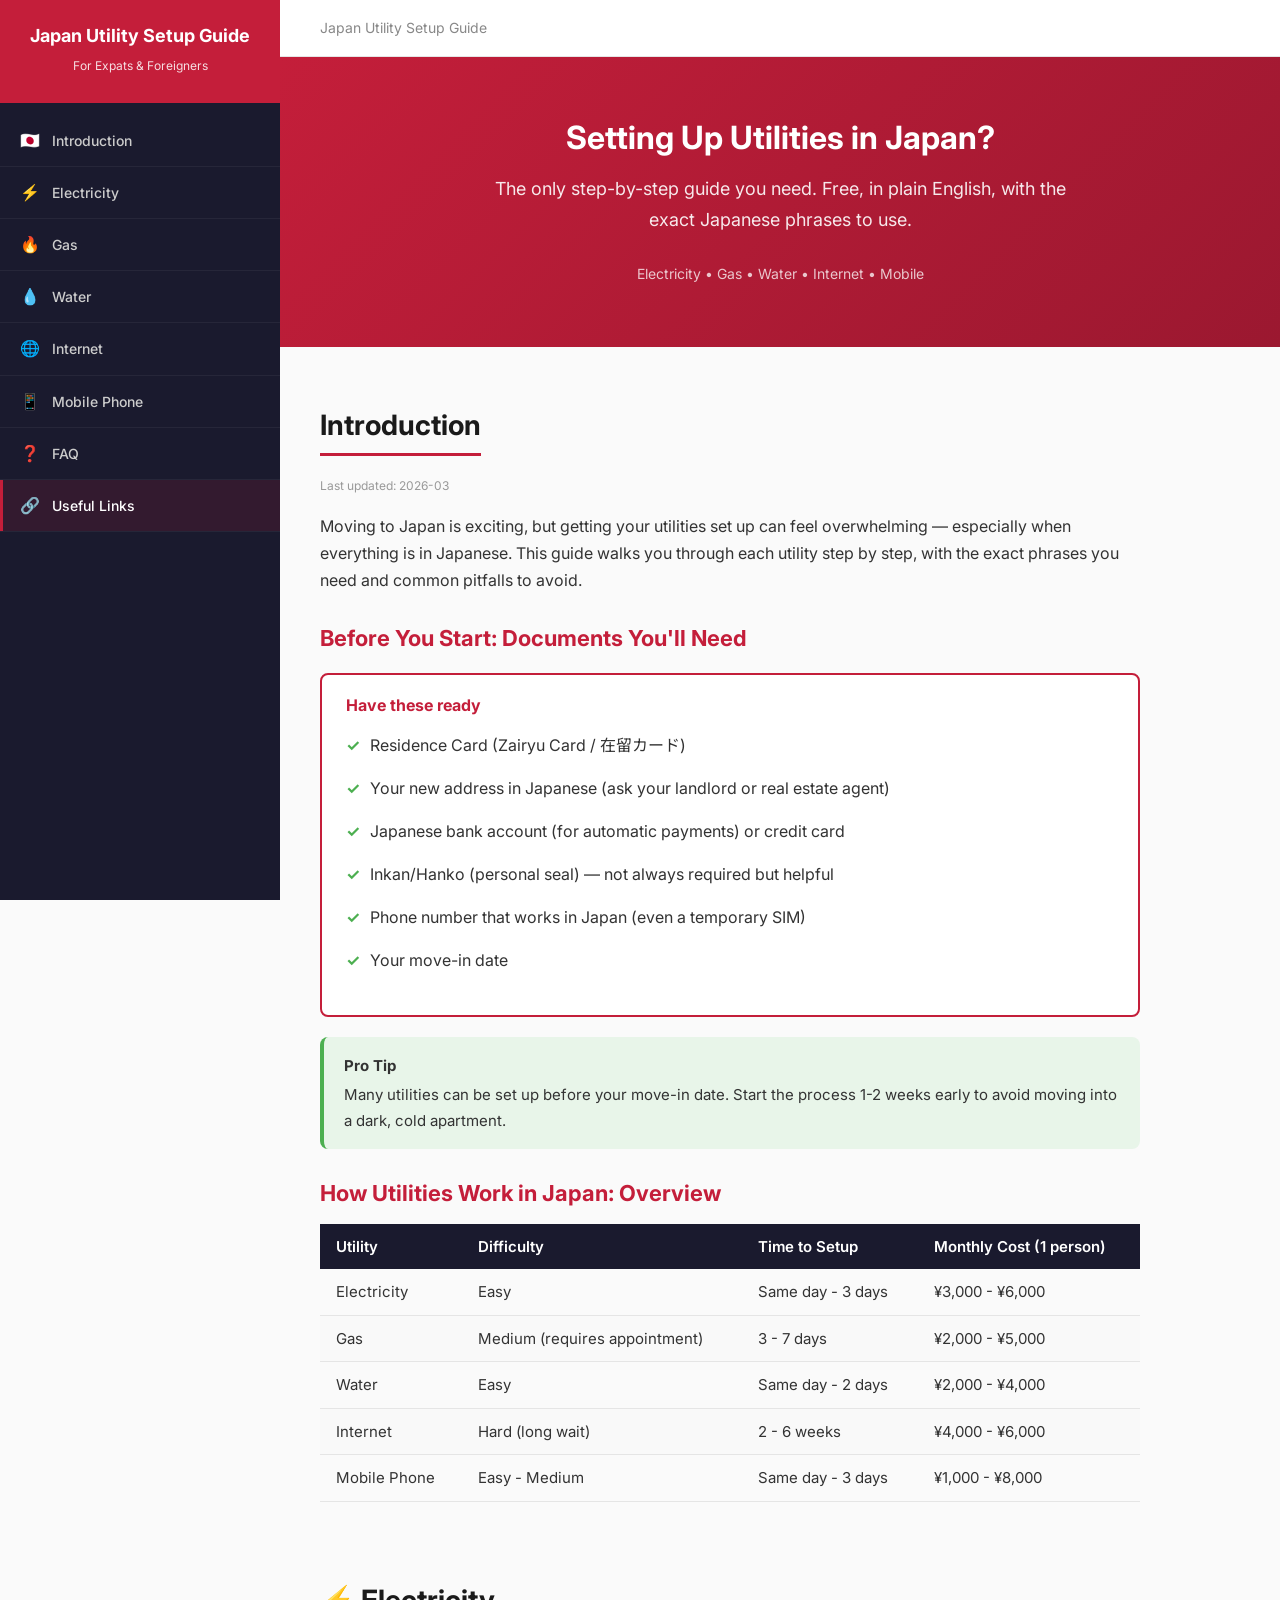
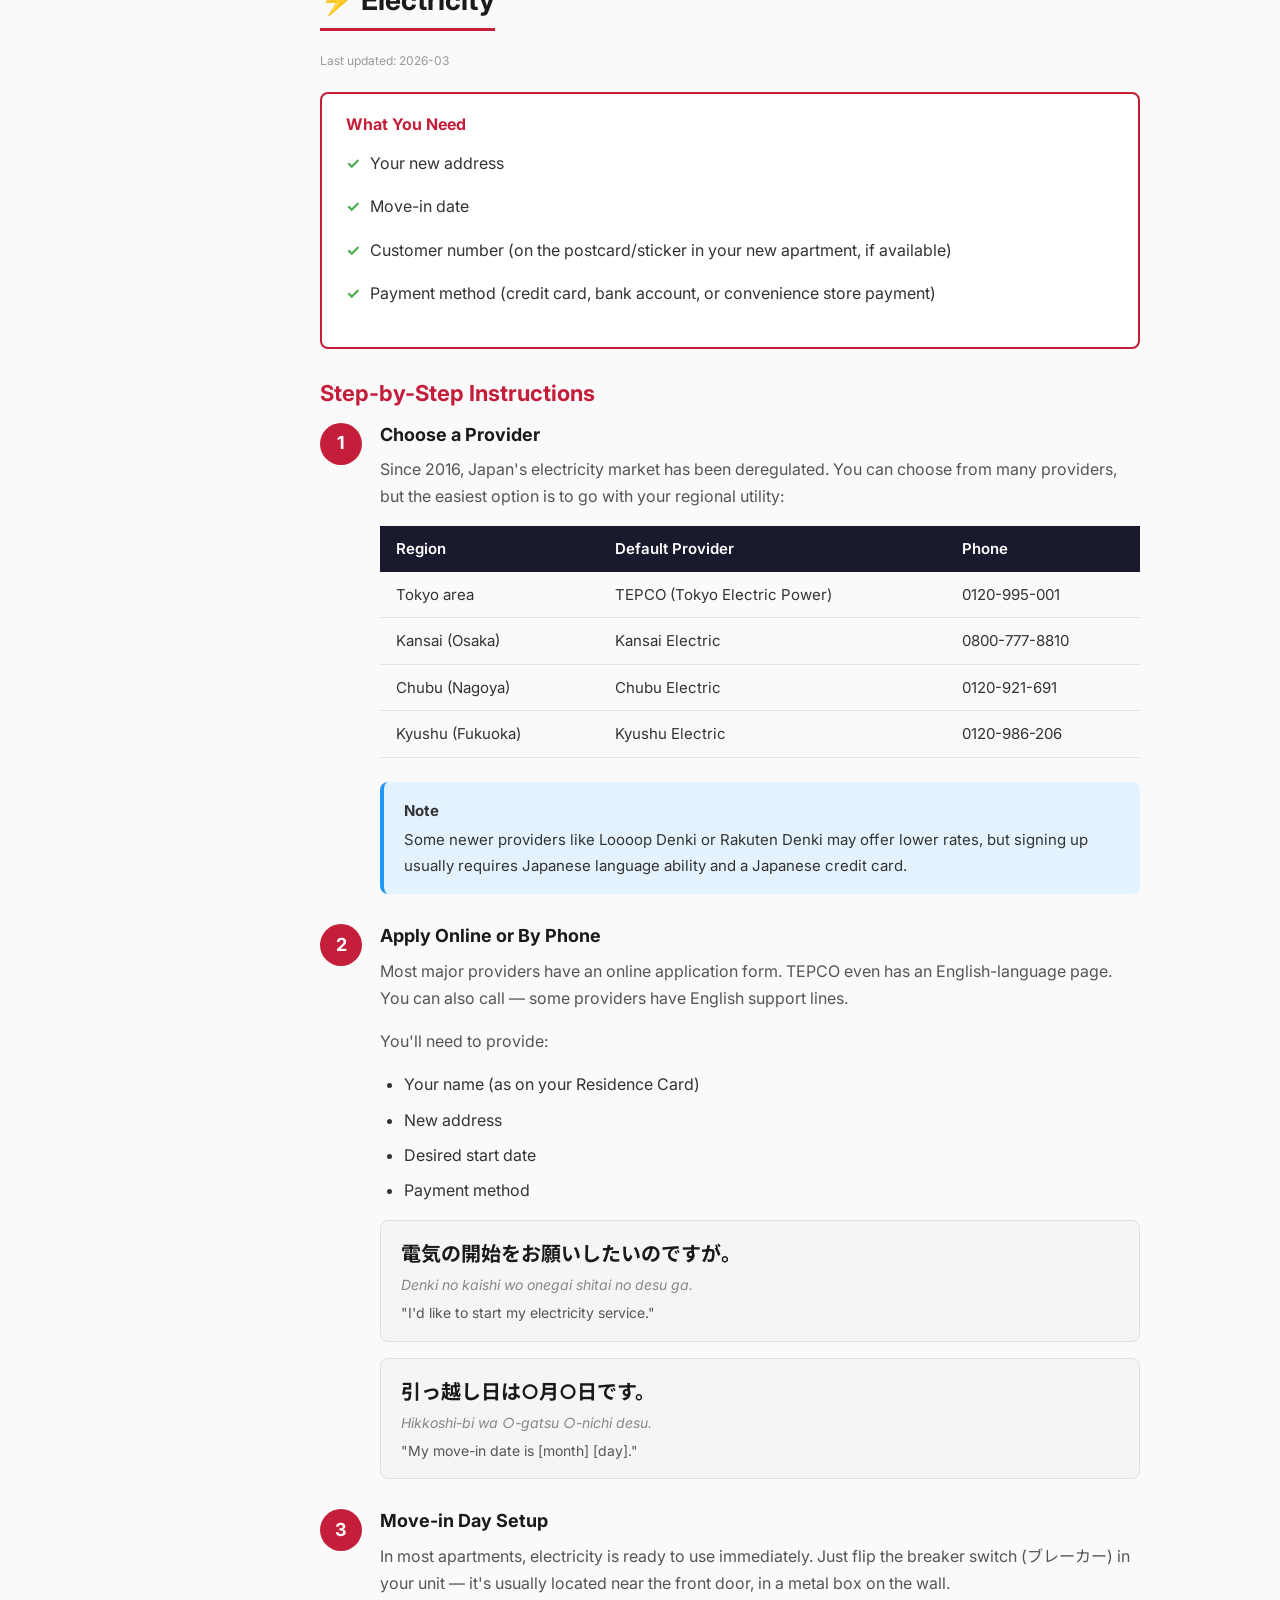
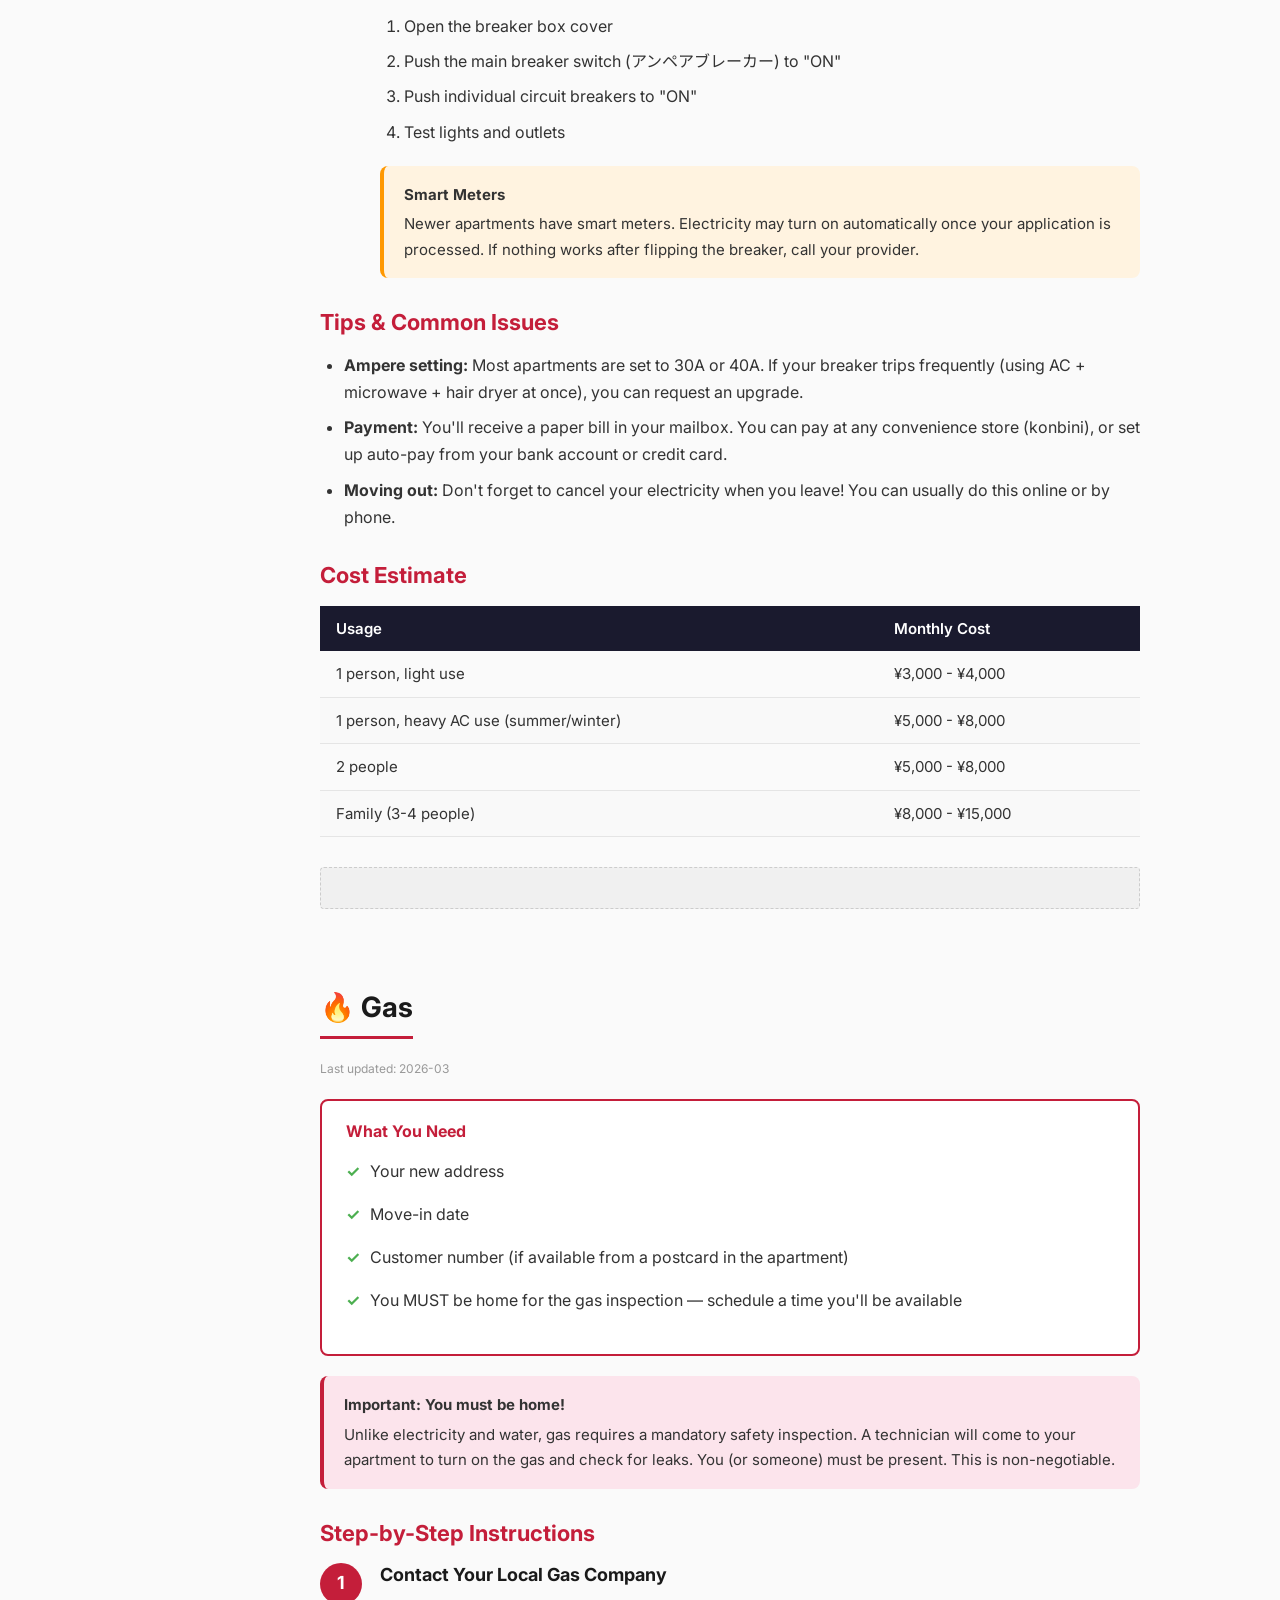
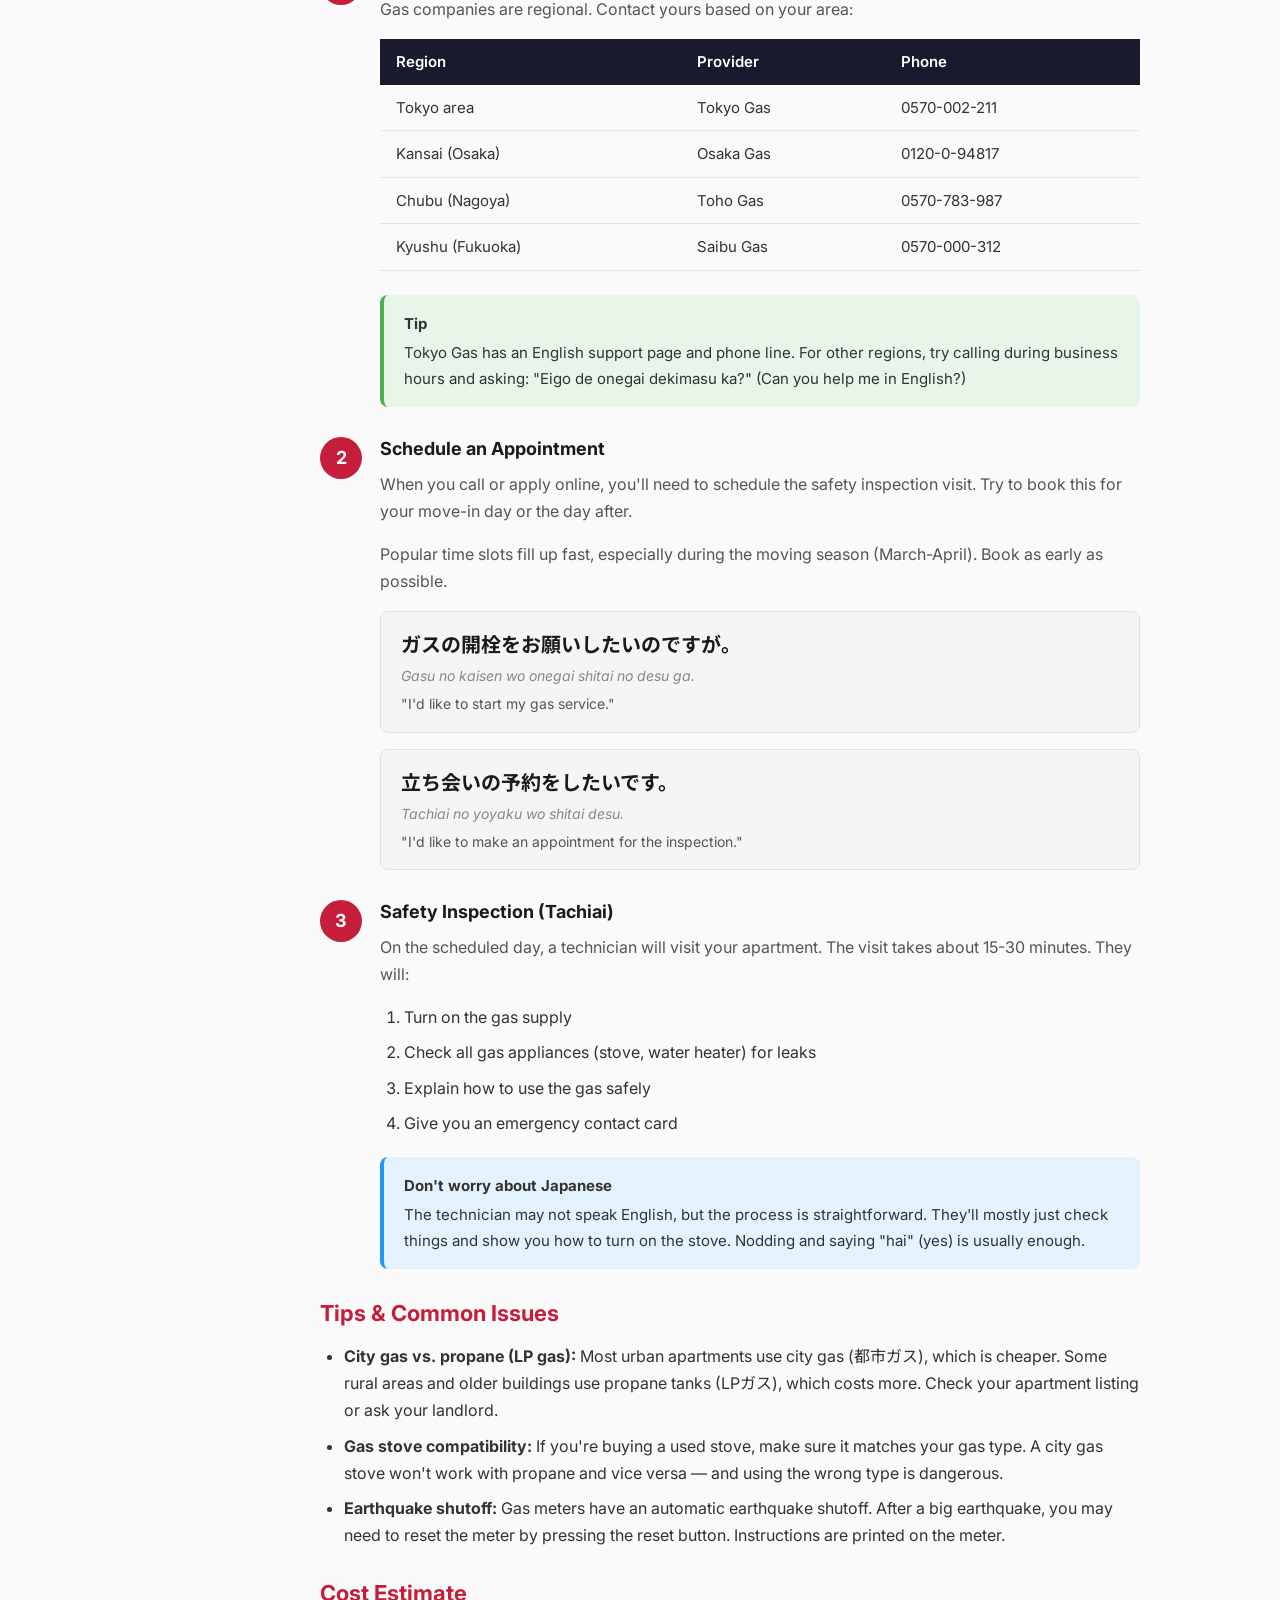
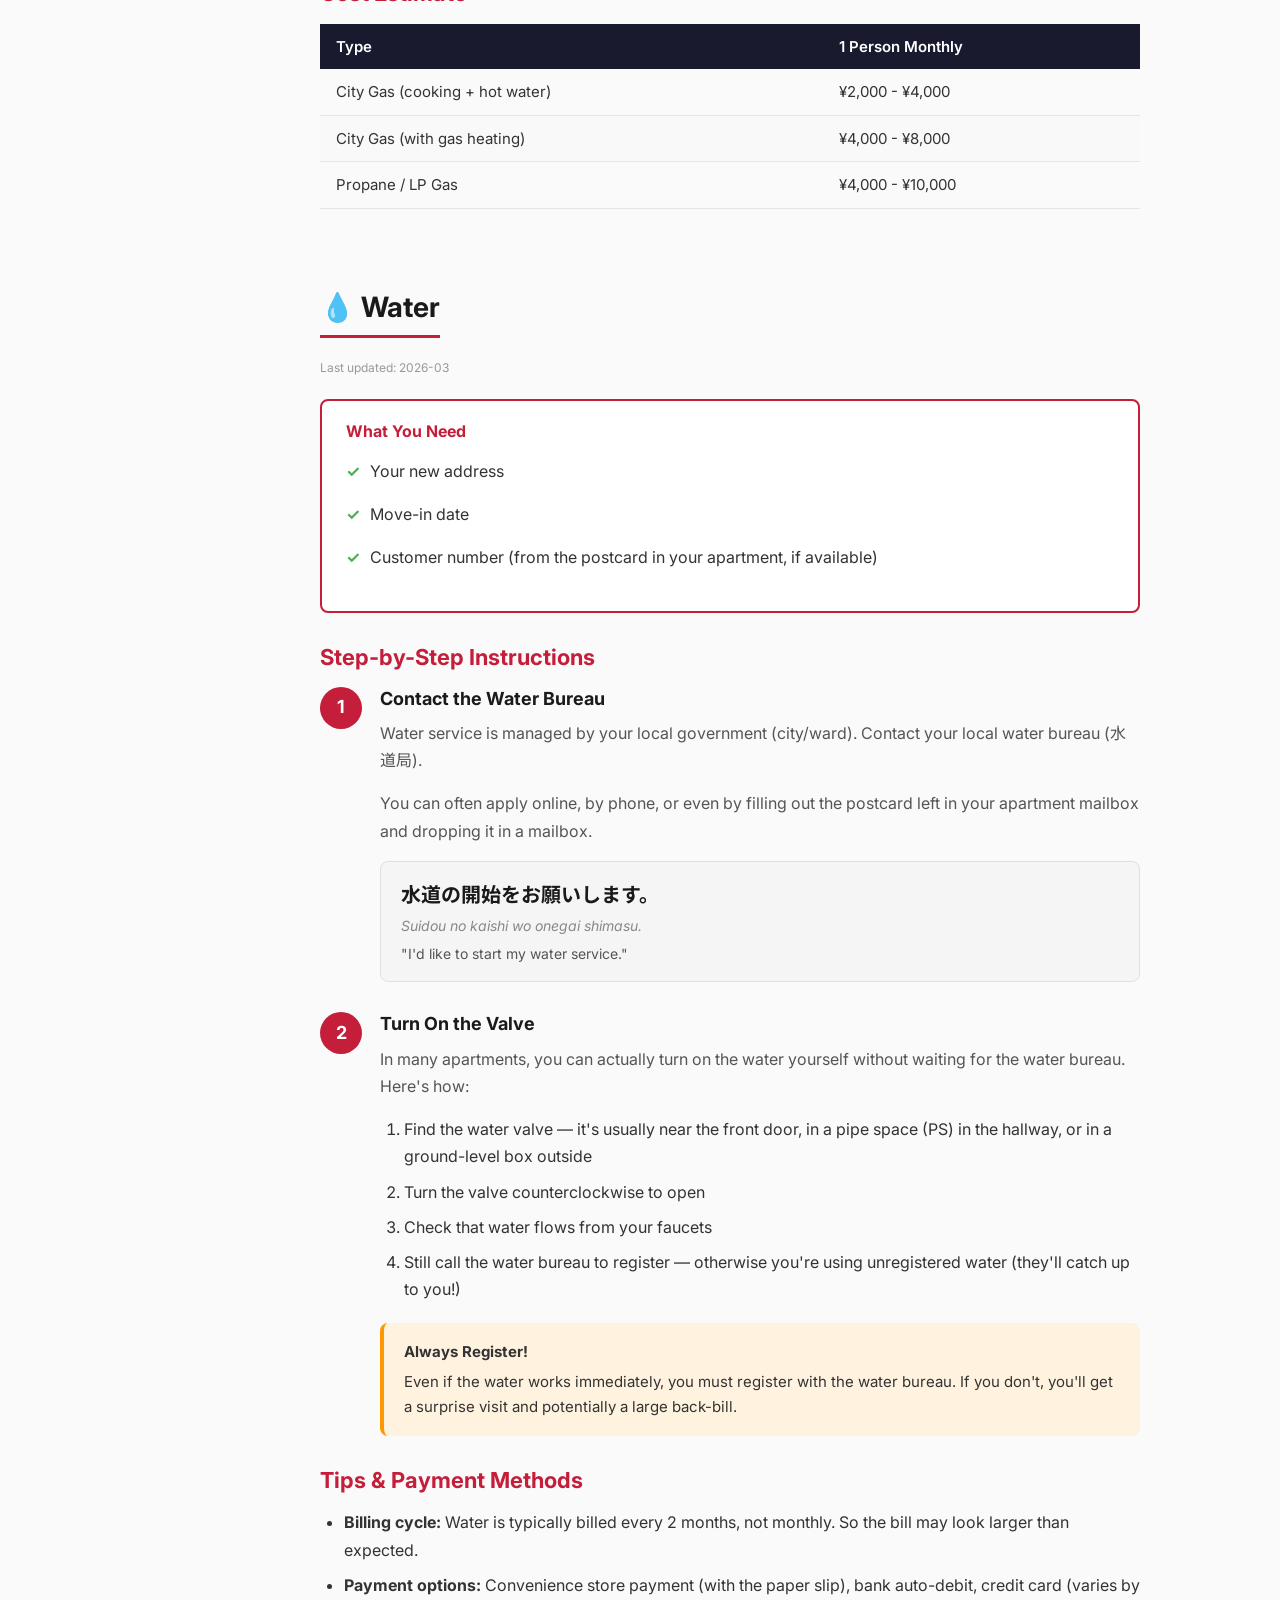
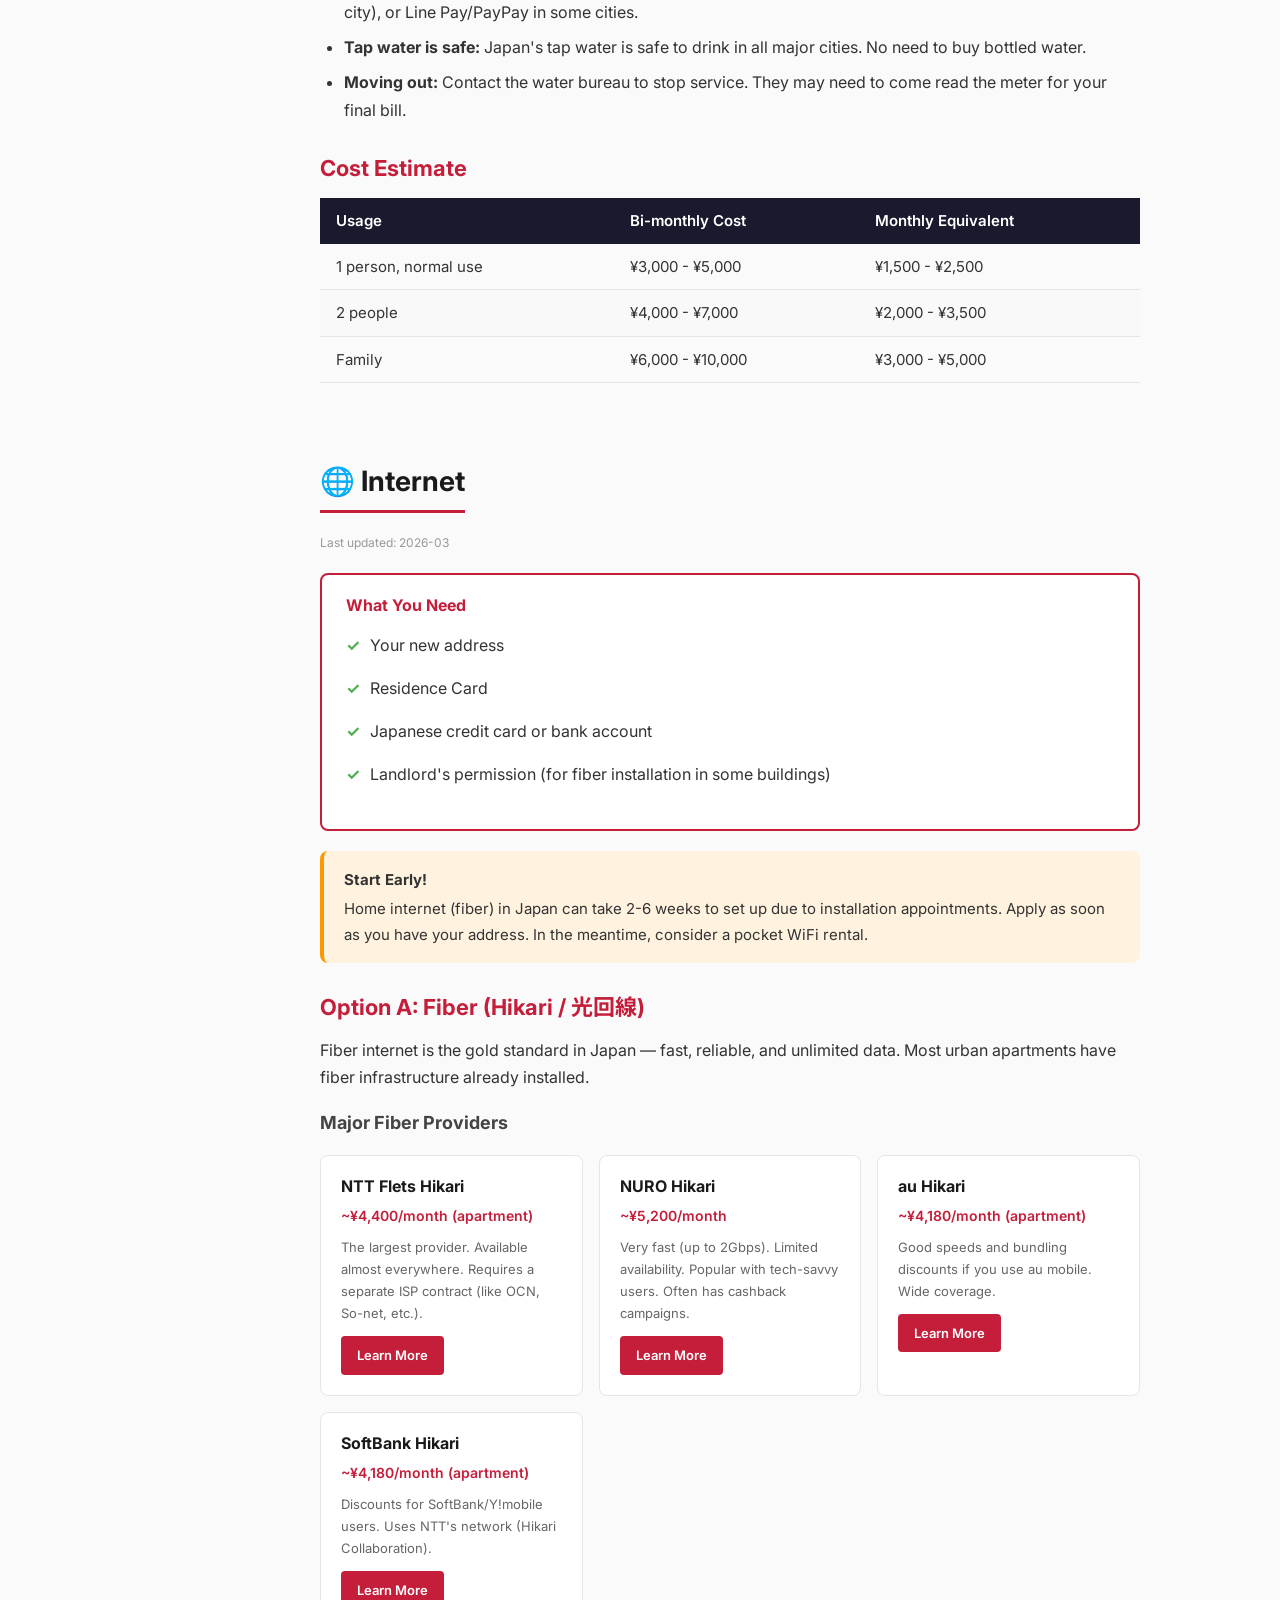
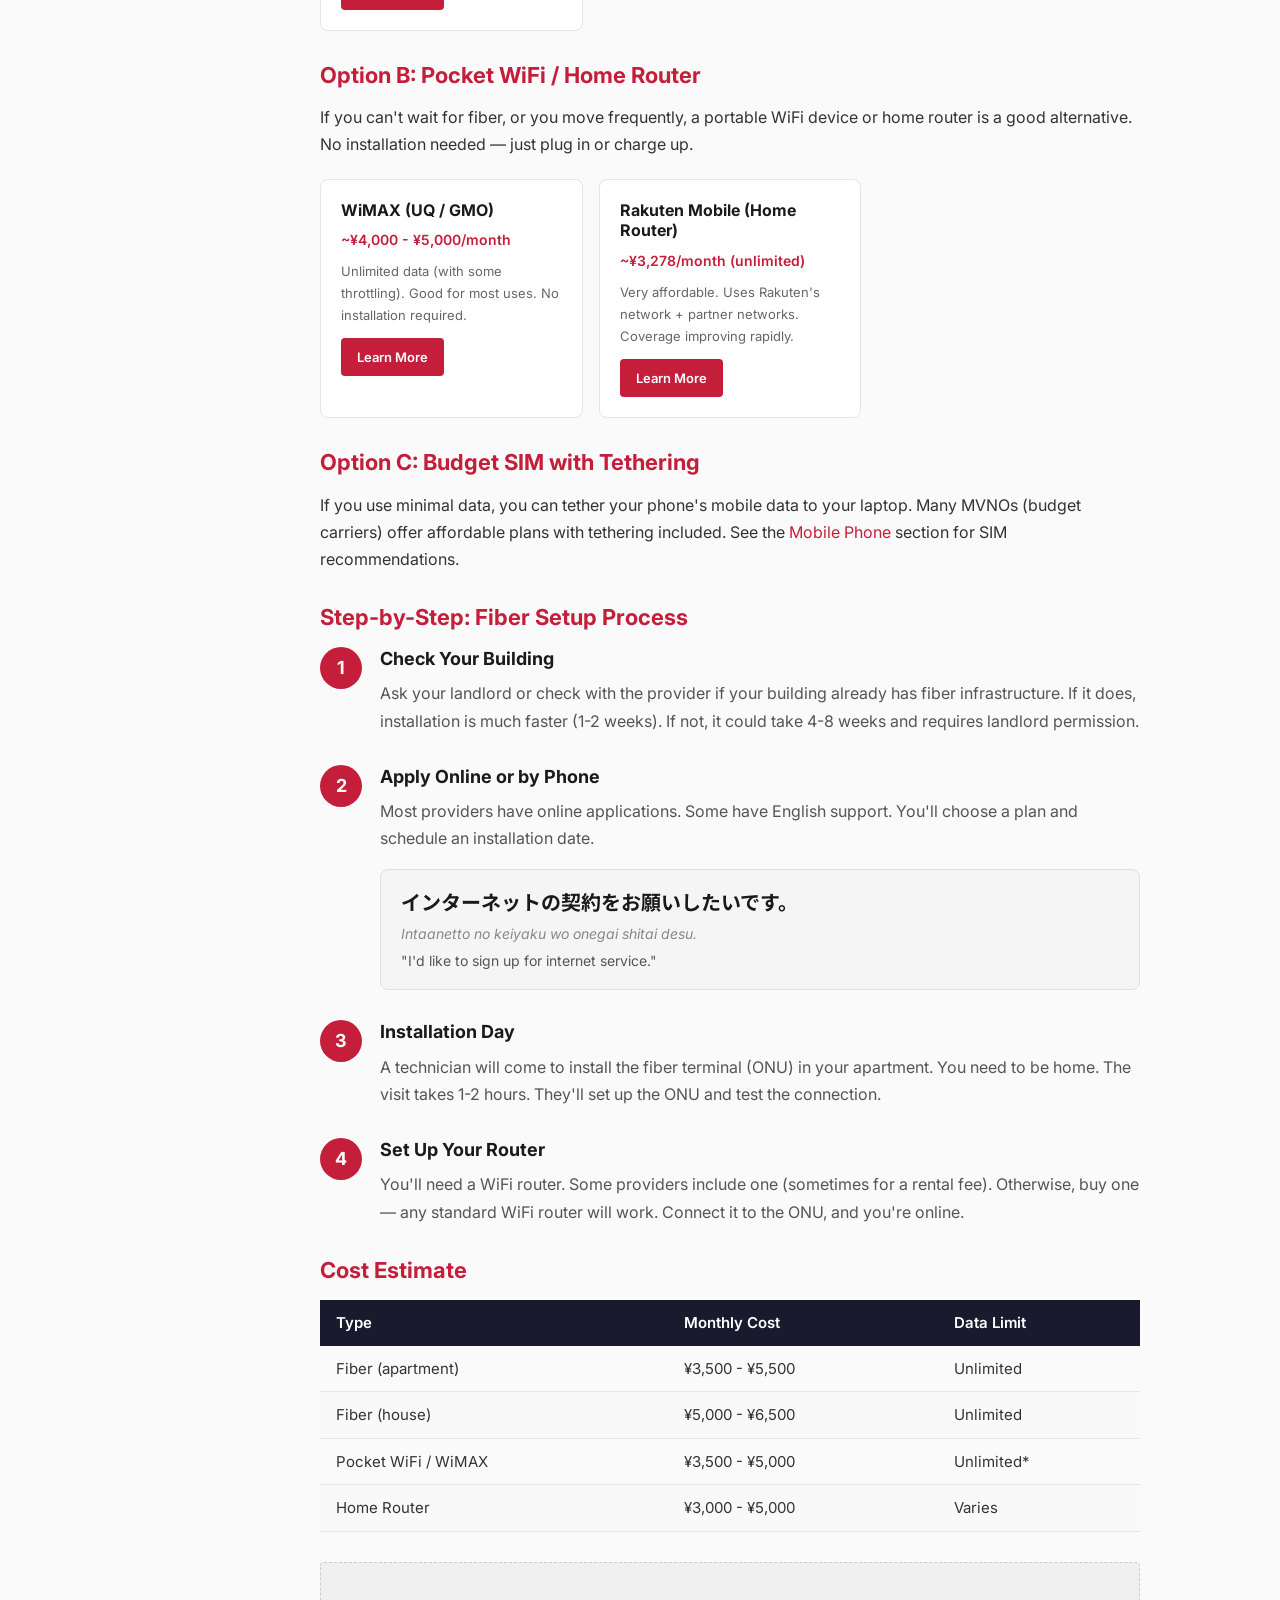
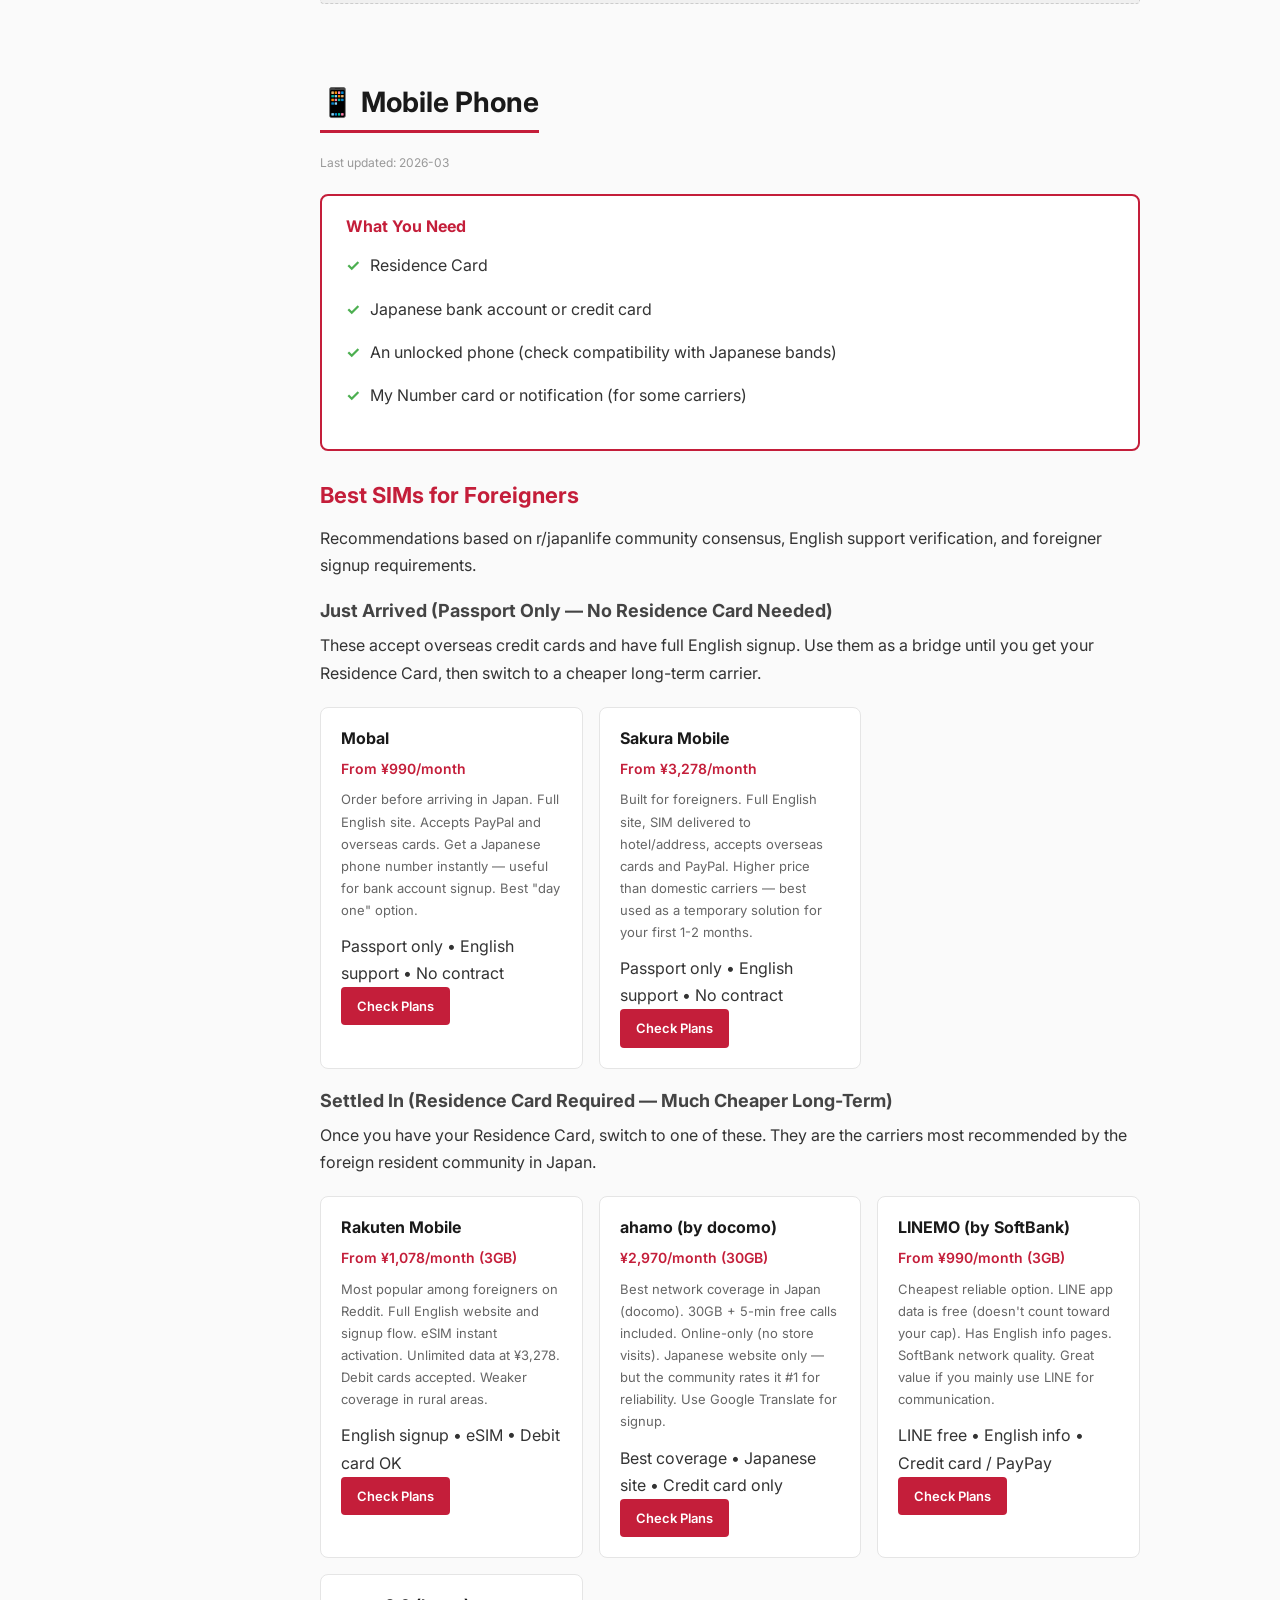
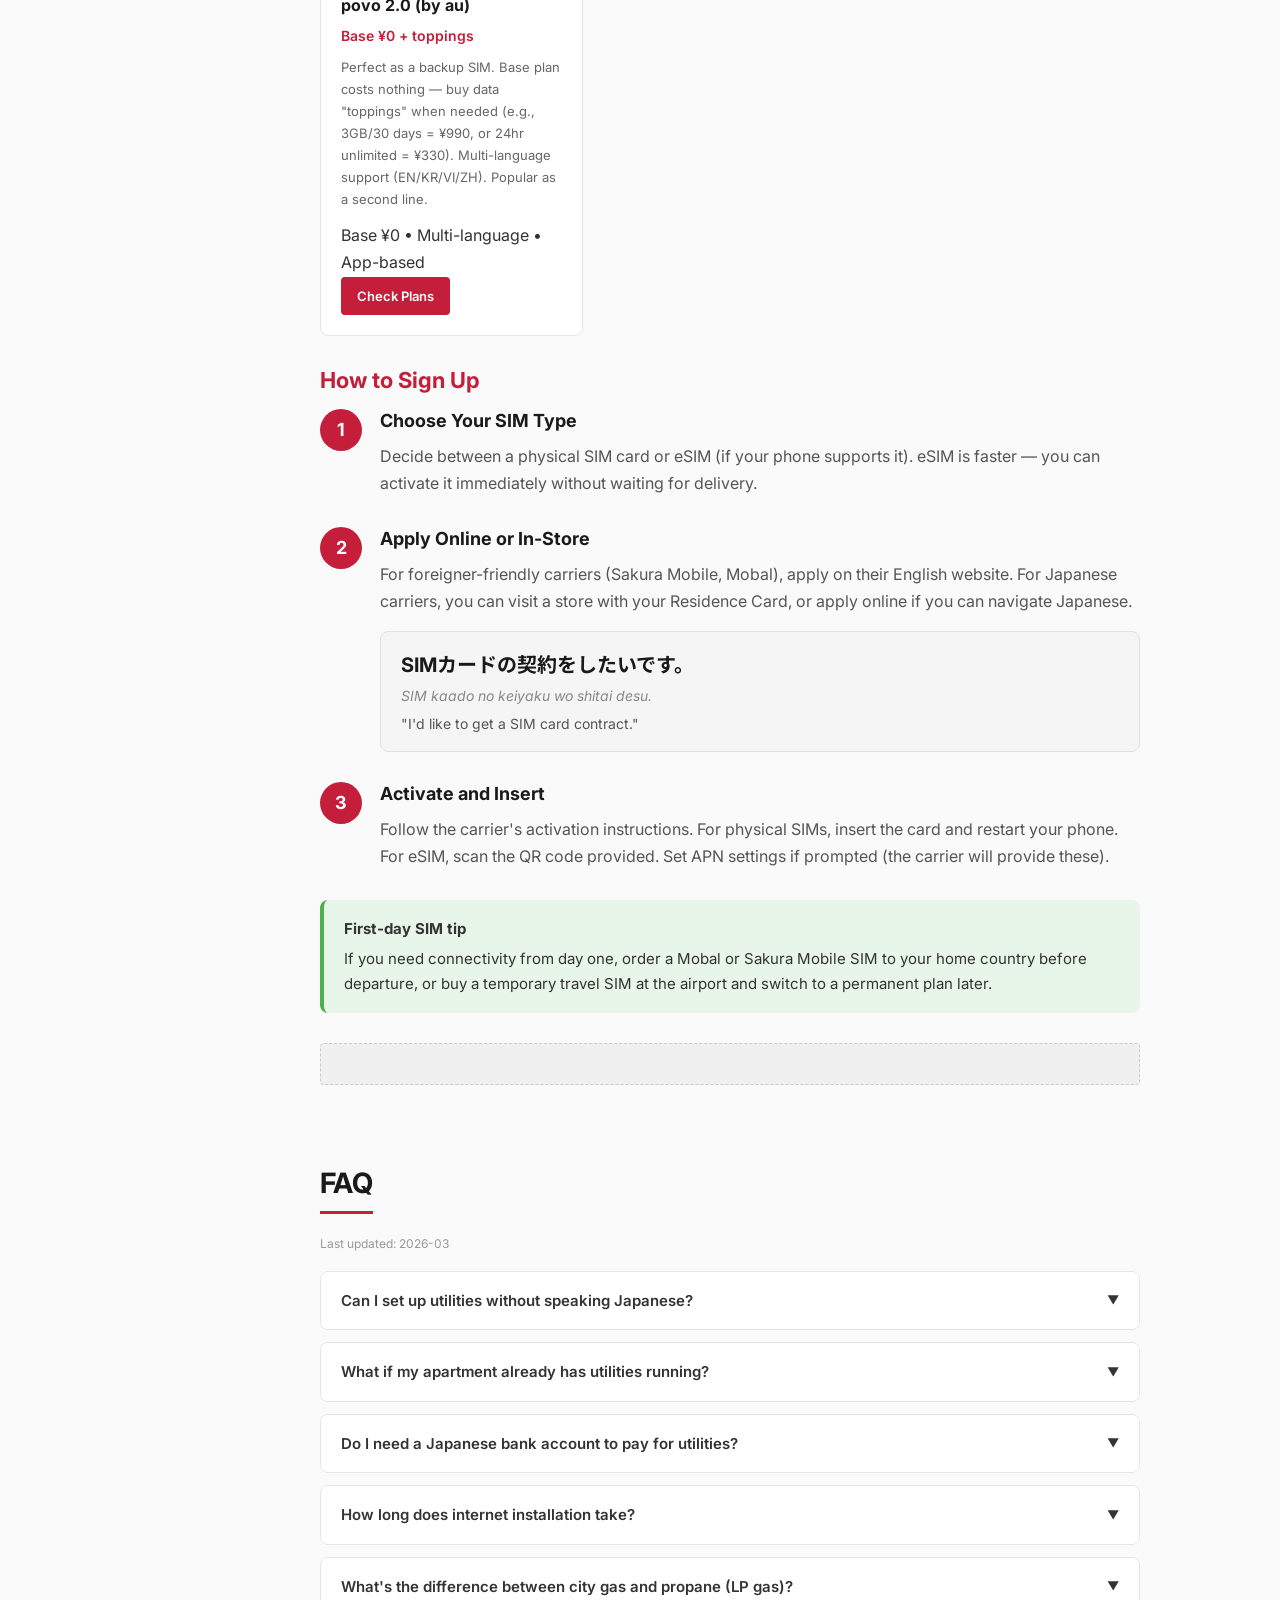
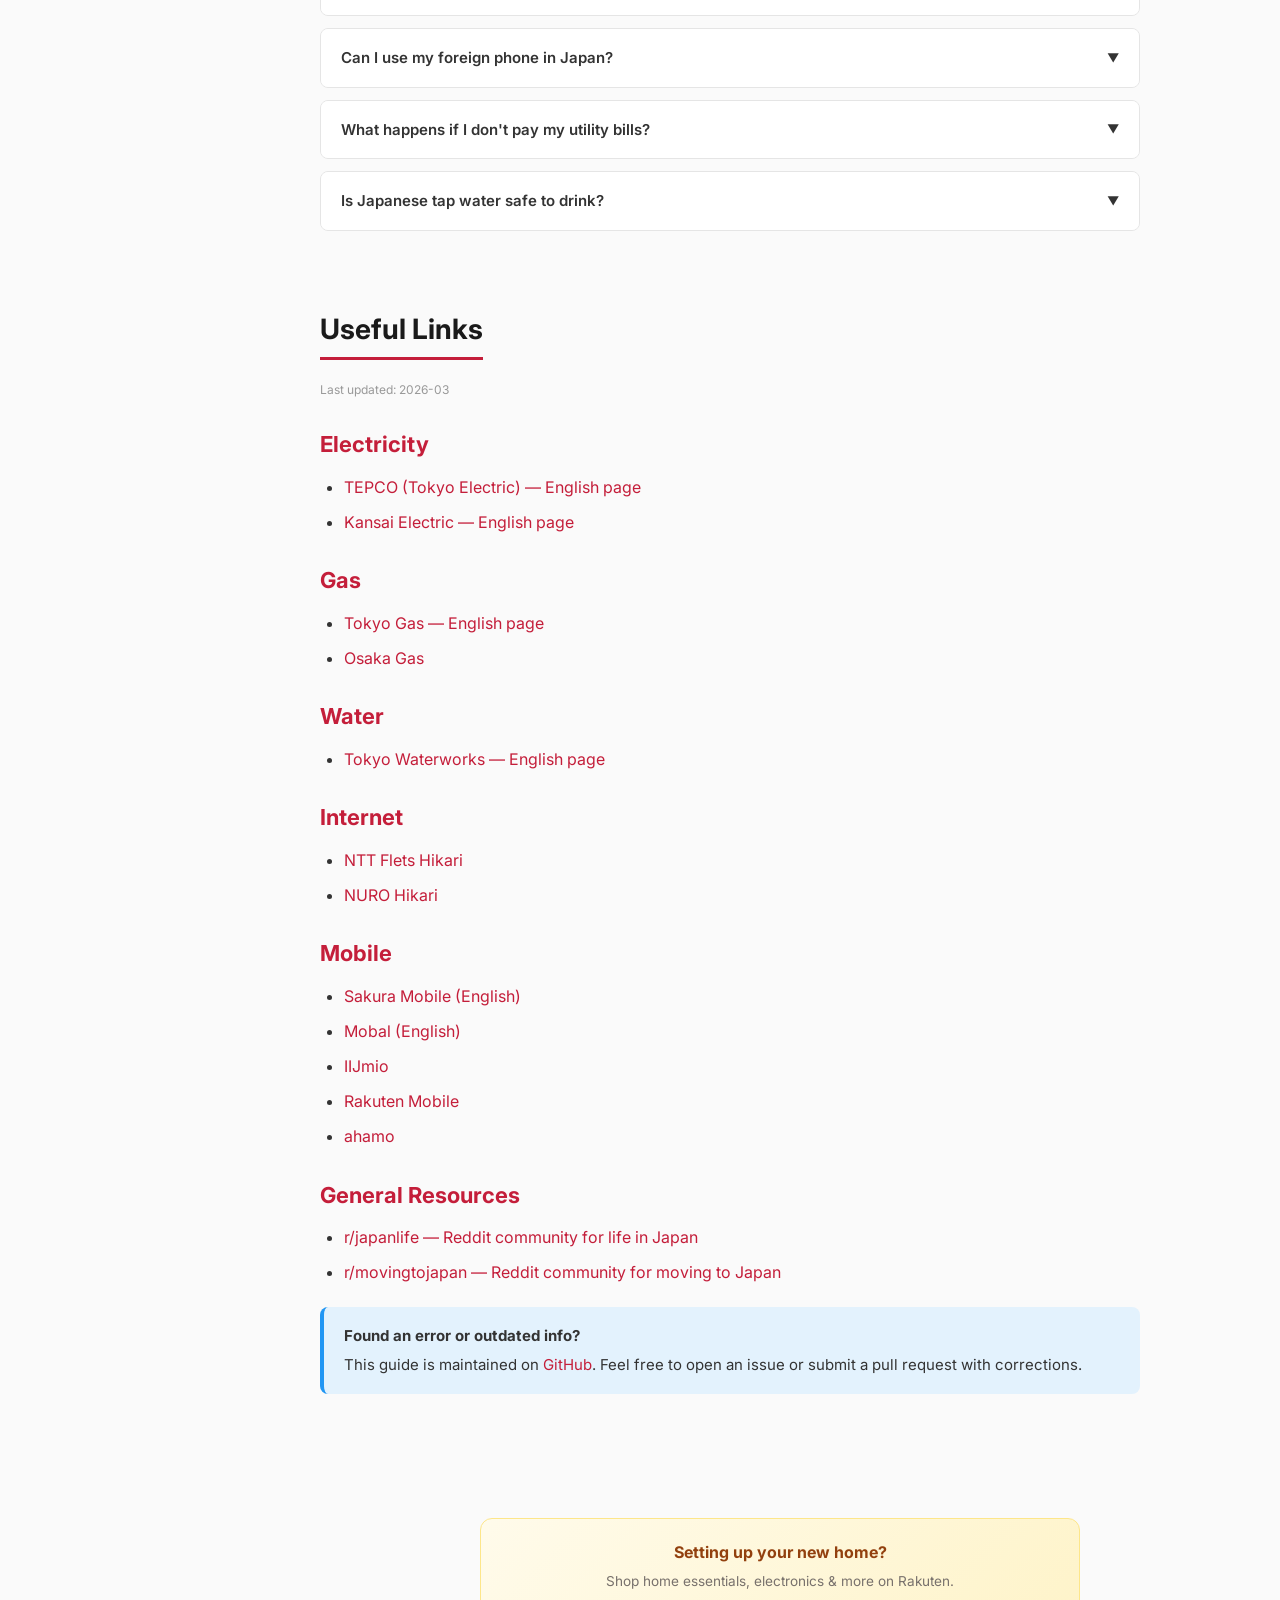
==== commit 77e826a1: "Fix broken external links (waterworks, osaka gas, flets)" ====
--- a/index.html
+++ b/index.html
@@ -88,8 +88,8 @@
 <p>Yes! Japan has some of the strictest water quality standards in the world. Tap water is safe to drink throughout the country. Some people use water filters to improve taste, but it's not necessary for safety.</p></div></div>
 </section>
 <section id="useful-links" class="section">
-<h2>Useful Links</h2><p class="last-updated">Last updated: 2026-03</p><h3>Electricity</h3><ul><li><a href="https://www.tepco.co.jp/en/index-e.html" target="_blank" rel="noopener">TEPCO (Tokyo Electric) — English page</a></li><li><a href="https://www.kepco.co.jp/english/" target="_blank" rel="noopener">Kansai Electric — English page</a></li></ul><h3>Gas</h3><ul><li><a href="https://www.tokyo-gas.co.jp/en/" target="_blank" rel="noopener">Tokyo Gas — English page</a></li><li><a href="https://www.osakagas.co.jp/en/" target="_blank" rel="noopener">Osaka Gas — English page</a></li></ul><h3>Water</h3><ul><li><a href="https://www.waterworks.metro.tokyo.lg.jp/eng/" target="_blank" rel="noopener">Tokyo Waterworks — English page</a></li></ul><h3>Internet</h3><ul>
-<li><a href="https://flets.com/english/" target="_blank" rel="noopener">NTT Flets Hikari — English page</a></li><li><a href="https://www.nuro.jp/" target="_blank" rel="noopener">NURO Hikari</a></li></ul><h3>Mobile</h3><ul><li><a href="https://www.sakuramobile.jp/" target="_blank" rel="noopener">Sakura Mobile (English)</a></li><li><a href="https://www.mobal.com/" target="_blank" rel="noopener">Mobal (English)</a></li><li><a href="https://www.iijmio.jp/" target="_blank" rel="noopener">IIJmio</a></li><li><a href="https://network.mobile.rakuten.co.jp/" target="_blank" rel="noopener">Rakuten Mobile</a></li><li><a href="https://ahamo.com/" target="_blank" rel="noopener">ahamo</a></li></ul><h3>General Resources</h3><ul>
+<h2>Useful Links</h2><p class="last-updated">Last updated: 2026-03</p><h3>Electricity</h3><ul><li><a href="https://www.tepco.co.jp/en/index-e.html" target="_blank" rel="noopener">TEPCO (Tokyo Electric) — English page</a></li><li><a href="https://www.kepco.co.jp/english/" target="_blank" rel="noopener">Kansai Electric — English page</a></li></ul><h3>Gas</h3><ul><li><a href="https://www.tokyo-gas.co.jp/en/" target="_blank" rel="noopener">Tokyo Gas — English page</a></li><li><a href="https://www.osakagas.co.jp/" target="_blank" rel="noopener">Osaka Gas</a></li></ul><h3>Water</h3><ul><li><a href="https://www.waterworks.metro.tokyo.lg.jp/" target="_blank" rel="noopener">Tokyo Waterworks — English page</a></li></ul><h3>Internet</h3><ul>
+<li><a href="https://flets.com/" target="_blank" rel="noopener">NTT Flets Hikari</a></li><li><a href="https://www.nuro.jp/" target="_blank" rel="noopener">NURO Hikari</a></li></ul><h3>Mobile</h3><ul><li><a href="https://www.sakuramobile.jp/" target="_blank" rel="noopener">Sakura Mobile (English)</a></li><li><a href="https://www.mobal.com/" target="_blank" rel="noopener">Mobal (English)</a></li><li><a href="https://www.iijmio.jp/" target="_blank" rel="noopener">IIJmio</a></li><li><a href="https://network.mobile.rakuten.co.jp/" target="_blank" rel="noopener">Rakuten Mobile</a></li><li><a href="https://ahamo.com/" target="_blank" rel="noopener">ahamo</a></li></ul><h3>General Resources</h3><ul>
 <li><a href="https://www.reddit.com/r/japanlife/" target="_blank" rel="noopener">r/japanlife — Reddit community for life in Japan</a></li><li><a href="https://www.reddit.com/r/movingtojapan/" target="_blank" rel="noopener">r/movingtojapan — Reddit community for moving to Japan</a></li></ul><div class="info-box info"><strong>Found an error or outdated info?</strong>This guide is maintained on <a href="https://github.com/humancronadmin/japan-utility-setup" target="_blank" rel="noopener">GitHub</a>. Feel free to open an issue or submit a pull request with corrections.</div>
 </section>
 </div>
